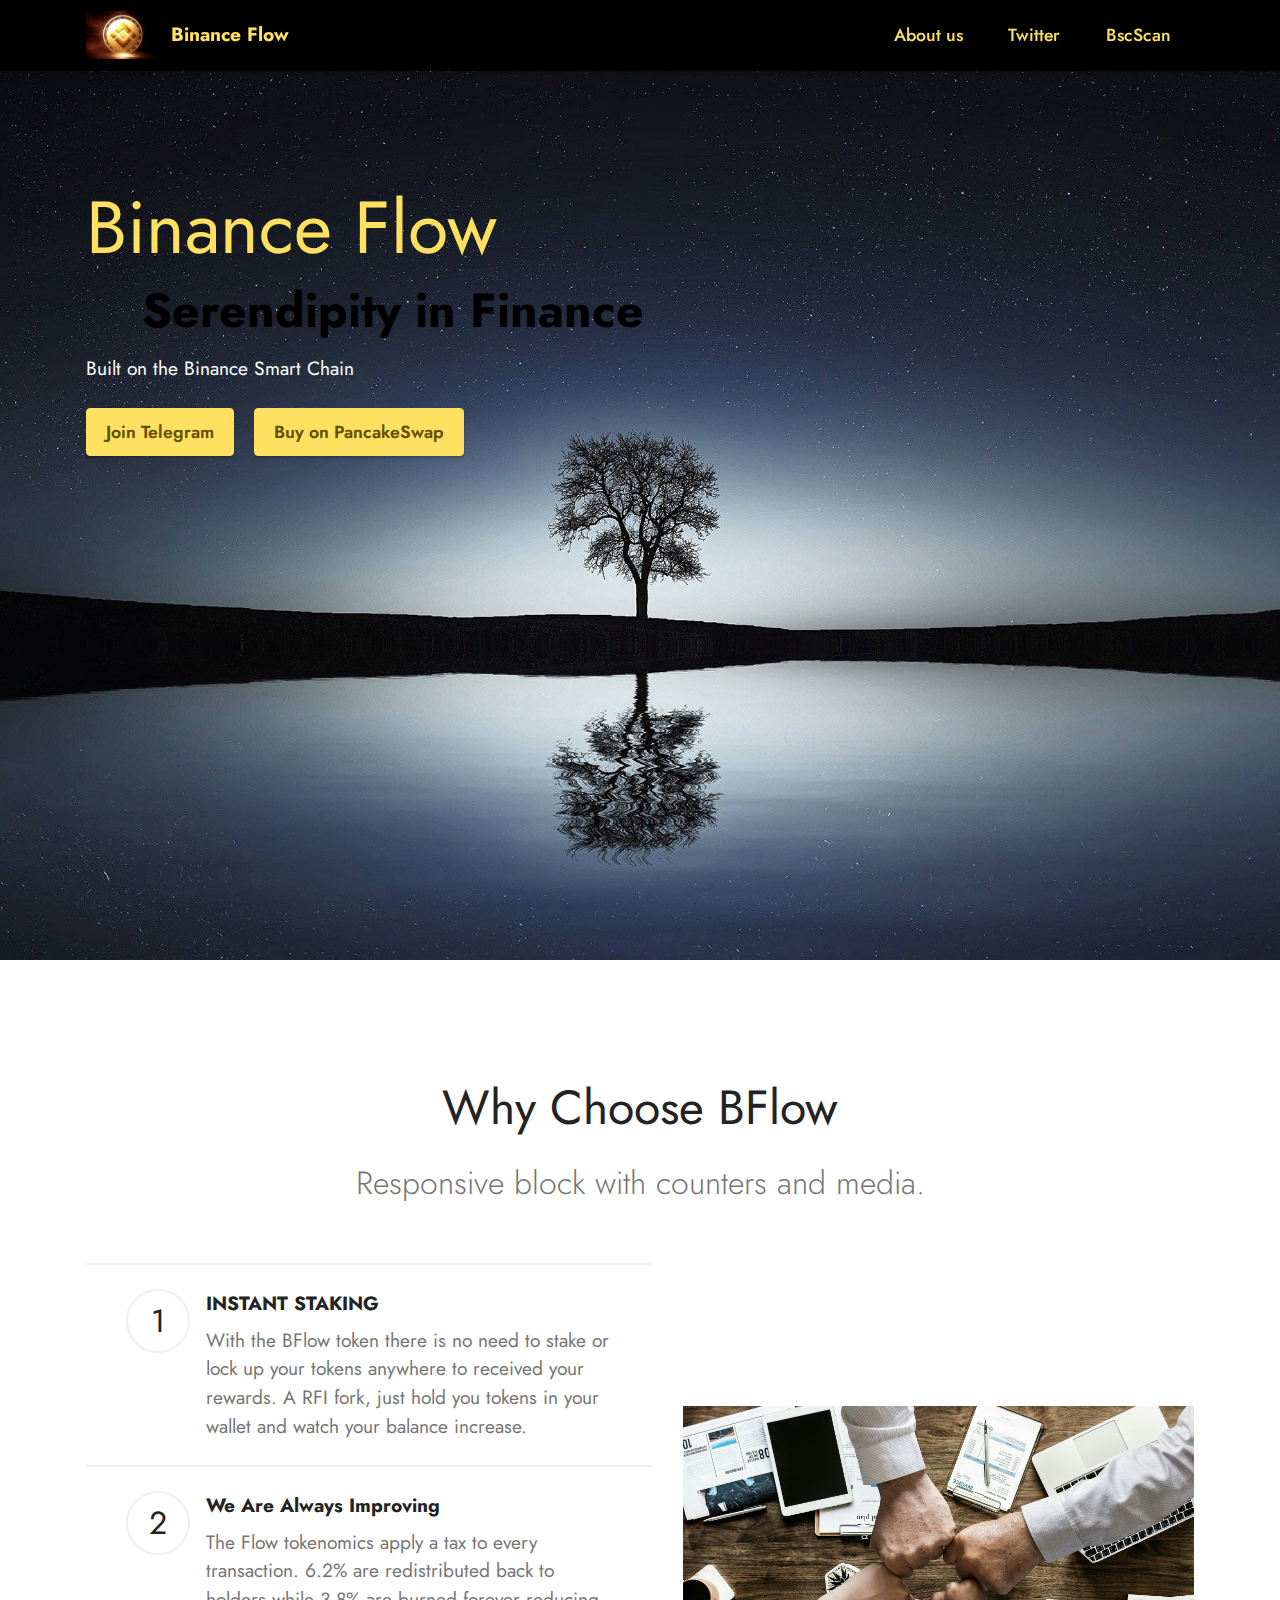
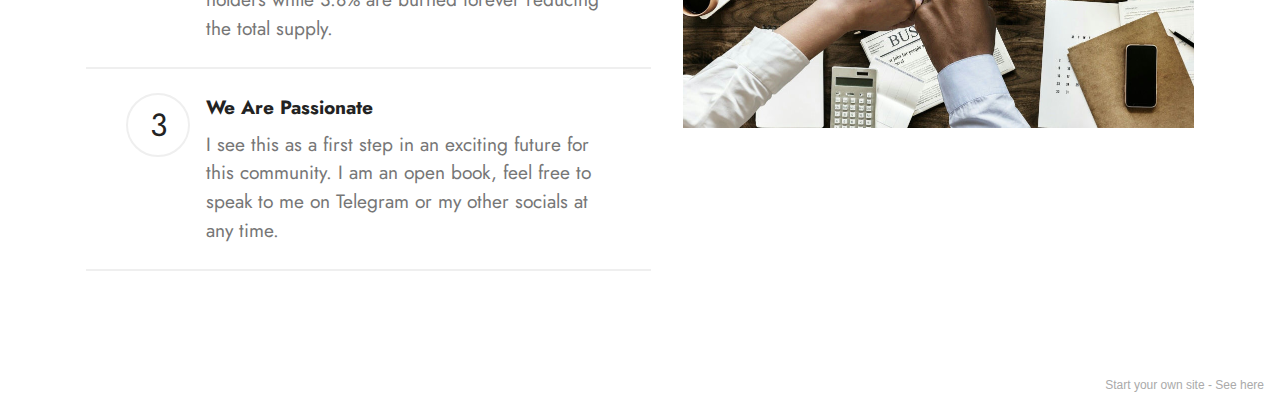
==== index.html @ cfabe29e "My first commit" ====
<!DOCTYPE html>
<html  >
<head>
  <!-- Site made with Mobirise Website Builder v5.2.0, https://mobirise.com -->
  <meta charset="UTF-8">
  <meta http-equiv="X-UA-Compatible" content="IE=edge">
  <meta name="generator" content="Mobirise v5.2.0, mobirise.com">
  <meta name="viewport" content="width=device-width, initial-scale=1, minimum-scale=1">
  <link rel="shortcut icon" href="assets/images/bnb-146x97.jpeg" type="image/x-icon">
  <meta name="description" content="Serendipity in Finance">
  
  
  <title>Binance Flow</title>
  <link rel="stylesheet" href="assets/tether/tether.min.css">
  <link rel="stylesheet" href="assets/bootstrap/css/bootstrap.min.css">
  <link rel="stylesheet" href="assets/bootstrap/css/bootstrap-grid.min.css">
  <link rel="stylesheet" href="assets/bootstrap/css/bootstrap-reboot.min.css">
  <link rel="stylesheet" href="assets/dropdown/css/style.css">
  <link rel="stylesheet" href="assets/socicon/css/styles.css">
  <link rel="stylesheet" href="assets/theme/css/style.css">
  <link rel="preload" as="style" href="assets/mobirise/css/mbr-additional.css"><link rel="stylesheet" href="assets/mobirise/css/mbr-additional.css" type="text/css">
  
  
  
  
</head>
<body>
  
  <section class="menu menu1 cid-sp0JXEYr0K" once="menu" id="menu1-3">
    

    <nav class="navbar navbar-dropdown navbar-fixed-top navbar-expand-lg">
        <div class="container">
            <div class="navbar-brand">
                <span class="navbar-logo">
                    <a href="index.html">
                        <img src="assets/images/bnb-146x97.jpeg" alt="" style="height: 3rem;">
                    </a>
                </span>
                <span class="navbar-caption-wrap"><a class="navbar-caption text-warning text-primary display-7" href="index.html">Binance Flow</a></span>
            </div>
            <button class="navbar-toggler" type="button" data-toggle="collapse" data-target="#navbarSupportedContent" aria-controls="navbarNavAltMarkup" aria-expanded="false" aria-label="Toggle navigation">
                <div class="hamburger">
                    <span></span>
                    <span></span>
                    <span></span>
                    <span></span>
                </div>
            </button>
            <div class="collapse navbar-collapse" id="navbarSupportedContent">
                <ul class="navbar-nav nav-dropdown nav-right" data-app-modern-menu="true"><li class="nav-item"><a class="nav-link link text-warning text-primary display-4" href="page1.html">
                            About us</a></li>
                    <li class="nav-item"><a class="nav-link link text-warning display-4" href="https://mobiri.se">
                            Twitter</a></li>
                    <li class="nav-item"><a class="nav-link link text-warning display-4" href="https://mobiri.se">BscScan</a>
                    </li></ul>
                
                
            </div>
        </div>
    </nav>
</section>

<section class="header4 cid-sp0DZzzQMq mbr-fullscreen" id="header4-1">

    
    <div class="mbr-overlay"></div>
    <div class="container">
        <div class="row">
            <div class="content-wrap">
                <h1 class="mbr-section-title mbr-fonts-style mbr-white mb-3 display-1">
                    <strong><a href="#top" class="text-warning">Binance</a><em><a href="#top" class="text-primary"> </a></em><a href="#top" class="text-warning">Flow</a></strong></h1>
                <h2 class="mbr-section-title mbr-fonts-style mbr-white mb-3 display-2"><strong>&nbsp; &nbsp; Serendipity in Finance</strong></h2>
                <p class="mbr-fonts-style mbr-text mbr-white mb-3 display-7">
                    Built on the Binance Smart Chain</p>

                <div class="mbr-section-btn"><a class="btn btn-warning display-4" href="https://mobiri.se">Join Telegram</a> <a class="btn btn-warning display-4" href="https://exchange.pancakeswap.finance" target="_blank">Buy on PancakeSwap</a></div>
            </div>
        </div>
    </div>
</section>

<section class="counters4 counters cid-sp11yLo34N" id="counters4-7">

    

    

    <div class="container pt-4 mt-2">
        <h2 class="mbr-section-title pb-3 align-center mbr-fonts-style display-2">Why Choose BFlow</h2>
        <h3 class="mbr-section-subtitle pb-5 align-center mbr-fonts-style display-5">
            Responsive block with counters and media. 
        </h3>
        <div class="media-container-row">
            <div class="media-block m-auto" style="width: 49%;">
                <div class="mbr-figure">
                    <img src="assets/images/mbr-1021x643.jpg" alt="">
                </div>
            </div>
            <div class="cards-block">
                <div class="cards-container">
                    <div class="card px-3 align-left col-12">
                        <div class="panel-item p-4 d-flex align-items-start">
                            <div class="card-img pr-3">
                                <h3 class="img-text d-flex align-items-center justify-content-center">
                                    1
                                </h3>
                            </div>
                            <div class="card-text">
                                <h4 class="mbr-content-title mbr-bold mbr-fonts-style display-7">INSTANT STAKING</h4>
                                <p class="mbr-content-text mbr-fonts-style display-7">
                                    With the BFlow token there is no need to stake or lock up your tokens anywhere to received your rewards. A RFI fork, just hold you tokens in your wallet and watch your balance increase.</p>
                            </div>
                        </div>
                    </div>
                    <div class="card px-3 align-left col-12">
                        <div class="panel-item p-4 d-flex align-items-start">
                            <div class="card-img pr-3">
                                <h3 class="img-text d-flex align-items-center justify-content-center">
                                    2
                                </h3>
                            </div>
                            <div class="card-text">
                                <h4 class="mbr-content-title mbr-bold mbr-fonts-style display-7">We Are Always Improving</h4>
                                <p class="mbr-content-text mbr-fonts-style display-7">
                                    The Flow tokenomics apply a tax to every transaction. 6.2% are redistributed back to holders while 3.8% are burned forever reducing the total supply.</p>
                            </div>
                        </div>
                    </div>
                    <div class="card px-3 align-left col-12">
                        <div class="panel-item p-4 d-flex align-items-start">
                            <div class="card-img pr-3">
                                <h3 class="img-text d-flex align-items-center justify-content-center">
                                    3
                                </h3>
                            </div>
                            <div class="card-text">
                                <h4 class="mbr-content-title mbr-bold mbr-fonts-style display-7">We Are Passionate</h4>
                                <p class="mbr-content-text mbr-fonts-style display-7">
                                        I see this as a first step in an exciting future for this community. I am an open book, feel free to speak to me on Telegram or my other socials at any time.</p>
                            </div>
                        </div>
                    </div>
                    
                </div>
            </div>
        </div>
    </div>
</section><section style="background-color: #fff; font-family: -apple-system, BlinkMacSystemFont, 'Segoe UI', 'Roboto', 'Helvetica Neue', Arial, sans-serif; color:#aaa; font-size:12px; padding: 0; align-items: center; display: flex;"><a href="https://mobirise.site/a" style="flex: 1 1; height: 3rem; padding-left: 1rem;"></a><p style="flex: 0 0 auto; margin:0; padding-right:1rem;">Start your own site - <a href="https://mobirise.site/v" style="color:#aaa;">See here</a></p></section><script src="assets/web/assets/jquery/jquery.min.js"></script>  <script src="assets/popper/popper.min.js"></script>  <script src="assets/tether/tether.min.js"></script>  <script src="assets/bootstrap/js/bootstrap.min.js"></script>  <script src="assets/smoothscroll/smooth-scroll.js"></script>  <script src="assets/dropdown/js/nav-dropdown.js"></script>  <script src="assets/dropdown/js/navbar-dropdown.js"></script>  <script src="assets/touchswipe/jquery.touch-swipe.min.js"></script>  <script src="assets/viewportchecker/jquery.viewportchecker.js"></script>  <script src="assets/theme/js/script.js"></script>  
  
  
</body>
</html>
---- assets/dropdown/css/style.css ----
.navbar-dropdown {
  left: 0;
  padding: 0;
  position: absolute;
  right: 0;
  top: 0;
  transition: all 0.45s ease;
  z-index: 1030;
  background: #282828; }
  .navbar-dropdown .navbar-logo {
    margin-right: 0.8rem;
    transition: margin 0.3s ease-in-out;
    vertical-align: middle; }
    .navbar-dropdown .navbar-logo img {
      height: 3.125rem;
      transition: all 0.3s ease-in-out; }
    .navbar-dropdown .navbar-logo.mbr-iconfont {
      font-size: 3.125rem;
      line-height: 3.125rem; }
  .navbar-dropdown .navbar-caption {
    font-weight: 700;
    white-space: normal;
    vertical-align: -4px;
    line-height: 3.125rem !important; }
    .navbar-dropdown .navbar-caption, .navbar-dropdown .navbar-caption:hover {
      color: inherit;
      text-decoration: none; }
  .navbar-dropdown .mbr-iconfont + .navbar-caption {
    vertical-align: -1px; }
  .navbar-dropdown.navbar-fixed-top {
    position: fixed; }
  .navbar-dropdown .navbar-brand span {
    vertical-align: -4px; }
  .navbar-dropdown.bg-color.transparent {
    background: none; }
  .navbar-dropdown.navbar-short .navbar-brand {
    padding: 0.625rem 0; }
    .navbar-dropdown.navbar-short .navbar-brand span {
      vertical-align: -1px; }
  .navbar-dropdown.navbar-short .navbar-caption {
    line-height: 2.375rem !important;
    vertical-align: -2px; }
  .navbar-dropdown.navbar-short .navbar-logo {
    margin-right: 0.5rem; }
    .navbar-dropdown.navbar-short .navbar-logo img {
      height: 2.375rem; }
    .navbar-dropdown.navbar-short .navbar-logo.mbr-iconfont {
      font-size: 2.375rem;
      line-height: 2.375rem; }
  .navbar-dropdown.navbar-short .mbr-table-cell {
    height: 3.625rem; }
  .navbar-dropdown .navbar-close {
    left: 0.6875rem;
    position: fixed;
    top: 0.75rem;
    z-index: 1000; }
  .navbar-dropdown .hamburger-icon {
    content: "";
    display: inline-block;
    vertical-align: middle;
    width: 16px;
    -webkit-box-shadow: 0 -6px 0 1px #282828,0 0 0 1px #282828,0 6px 0 1px #282828;
    -moz-box-shadow: 0 -6px 0 1px #282828,0 0 0 1px #282828,0 6px 0 1px #282828;
    box-shadow: 0 -6px 0 1px #282828,0 0 0 1px #282828,0 6px 0 1px #282828; }

.dropdown-menu .dropdown-toggle[data-toggle="dropdown-submenu"]::after {
  border-bottom: 0.35em solid transparent;
  border-left: 0.35em solid;
  border-right: 0;
  border-top: 0.35em solid transparent;
  margin-left: 0.3rem; }

.dropdown-menu .dropdown-item:focus {
  outline: 0; }

.nav-dropdown {
  font-size: 0.75rem;
  font-weight: 500;
  height: auto !important; }
  .nav-dropdown .nav-btn {
    padding-left: 1rem; }
  .nav-dropdown .link {
    margin: .667em 1.667em;
    font-weight: 500;
    padding: 0;
    transition: color .2s ease-in-out; }
    .nav-dropdown .link.dropdown-toggle {
      margin-right: 2.583em; }
      .nav-dropdown .link.dropdown-toggle::after {
        margin-left: .25rem;
        border-top: 0.35em solid;
        border-right: 0.35em solid transparent;
        border-left: 0.35em solid transparent;
        border-bottom: 0; }
      .nav-dropdown .link.dropdown-toggle[aria-expanded="true"] {
        margin: 0;
        padding: 0.667em 3.263em  0.667em 1.667em; }
  .nav-dropdown .link::after,
  .nav-dropdown .dropdown-item::after {
    color: inherit; }
  .nav-dropdown .btn {
    font-size: 0.75rem;
    font-weight: 700;
    letter-spacing: 0;
    margin-bottom: 0;
    padding-left: 1.25rem;
    padding-right: 1.25rem; }
  .nav-dropdown .dropdown-menu {
    border-radius: 0;
    border: 0;
    left: 0;
    margin: 0;
    padding-bottom: 1.25rem;
    padding-top: 1.25rem;
    position: relative; }
  .nav-dropdown .dropdown-submenu {
    margin-left: 0.125rem;
    top: 0; }
  .nav-dropdown .dropdown-item {
    font-weight: 500;
    line-height: 2;
    padding: 0.3846em 4.615em 0.3846em 1.5385em;
    position: relative;
    transition: color .2s ease-in-out, background-color .2s ease-in-out; }
    .nav-dropdown .dropdown-item::after {
      margin-top: -0.3077em;
      position: absolute;
      right: 1.1538em;
      top: 50%; }
    .nav-dropdown .dropdown-item:focus, .nav-dropdown .dropdown-item:hover {
      background: none; }

@media (max-width: 767px) {
  .nav-dropdown.navbar-toggleable-sm {
    bottom: 0;
    display: none;
    left: 0;
    overflow-x: hidden;
    position: fixed;
    top: 0;
    transform: translateX(-100%);
    -ms-transform: translateX(-100%);
    -webkit-transform: translateX(-100%);
    width: 18.75rem;
    z-index: 999; } }
.nav-dropdown.navbar-toggleable-xl {
  bottom: 0;
  display: none;
  left: 0;
  overflow-x: hidden;
  position: fixed;
  top: 0;
  transform: translateX(-100%);
  -ms-transform: translateX(-100%);
  -webkit-transform: translateX(-100%);
  width: 18.75rem;
  z-index: 999; }

.nav-dropdown-sm {
  display: block !important;
  overflow-x: hidden;
  overflow: auto;
  padding-top: 3.875rem; }
  .nav-dropdown-sm::after {
    content: "";
    display: block;
    height: 3rem;
    width: 100%; }
  .nav-dropdown-sm.collapse.in ~ .navbar-close {
    display: block !important; }
  .nav-dropdown-sm.collapsing, .nav-dropdown-sm.collapse.in {
    transform: translateX(0);
    -ms-transform: translateX(0);
    -webkit-transform: translateX(0);
    transition: all 0.25s ease-out;
    -webkit-transition: all 0.25s ease-out;
    background: #282828; }
  .nav-dropdown-sm.collapsing[aria-expanded="false"] {
    transform: translateX(-100%);
    -ms-transform: translateX(-100%);
    -webkit-transform: translateX(-100%); }
  .nav-dropdown-sm .nav-item {
    display: block;
    margin-left: 0 !important;
    padding-left: 0; }
  .nav-dropdown-sm .link,
  .nav-dropdown-sm .dropdown-item {
    border-top: 1px dotted rgba(255, 255, 255, 0.1);
    font-size: 0.8125rem;
    line-height: 1.6;
    margin: 0 !important;
    padding: 0.875rem 2.4rem 0.875rem 1.5625rem !important;
    position: relative;
    white-space: normal; }
    .nav-dropdown-sm .link:focus, .nav-dropdown-sm .link:hover,
    .nav-dropdown-sm .dropdown-item:focus,
    .nav-dropdown-sm .dropdown-item:hover {
      background: rgba(0, 0, 0, 0.2) !important;
      color: #c0a375; }
  .nav-dropdown-sm .nav-btn {
    position: relative;
    padding: 1.5625rem 1.5625rem 0 1.5625rem; }
    .nav-dropdown-sm .nav-btn::before {
      border-top: 1px dotted rgba(255, 255, 255, 0.1);
      content: "";
      left: 0;
      position: absolute;
      top: 0;
      width: 100%; }
    .nav-dropdown-sm .nav-btn + .nav-btn {
      padding-top: 0.625rem; }
      .nav-dropdown-sm .nav-btn + .nav-btn::before {
        display: none; }
  .nav-dropdown-sm .btn {
    padding: 0.625rem 0; }
  .nav-dropdown-sm .dropdown-toggle[data-toggle="dropdown-submenu"]::after {
    margin-left: .25rem;
    border-top: 0.35em solid;
    border-right: 0.35em solid transparent;
    border-left: 0.35em solid transparent;
    border-bottom: 0; }
  .nav-dropdown-sm .dropdown-toggle[data-toggle="dropdown-submenu"][aria-expanded="true"]::after {
    border-top: 0;
    border-right: 0.35em solid transparent;
    border-left: 0.35em solid transparent;
    border-bottom: 0.35em solid; }
  .nav-dropdown-sm .dropdown-menu {
    margin: 0;
    padding: 0;
    position: relative;
    top: 0;
    left: 0;
    width: 100%;
    border: 0;
    float: none;
    border-radius: 0;
    background: none; }
  .nav-dropdown-sm .dropdown-submenu {
    left: 100%;
    margin-left: 0.125rem;
    margin-top: -1.25rem;
    top: 0; }

.navbar-toggleable-sm .nav-dropdown .dropdown-menu {
  position: absolute; }

.navbar-toggleable-sm .nav-dropdown .dropdown-submenu {
  left: 100%;
  margin-left: 0.125rem;
  margin-top: -1.25rem;
  top: 0; }

.navbar-toggleable-sm.opened .nav-dropdown .dropdown-menu {
  position: relative; }

.navbar-toggleable-sm.opened .nav-dropdown .dropdown-submenu {
  left: 0;
  margin-left: 00rem;
  margin-top: 0rem;
  top: 0; }

.is-builder .nav-dropdown.collapsing {
  transition: none !important; }

/*# sourceMappingURL=style.css.map */
---- assets/socicon/css/styles.css ----
@charset "UTF-8";

@font-face {
  font-family: 'Socicon';
  src:  url('../fonts/socicon.eot');
  src:  url('../fonts/socicon.eot?#iefix') format('embedded-opentype'),
    url('../fonts/socicon.woff2') format('woff2'),
    url('../fonts/socicon.ttf') format('truetype'),
    url('../fonts/socicon.woff') format('woff'),
    url('../fonts/socicon.svg#socicon') format('svg');
  font-weight: normal;
  font-style: normal;
}

[data-icon]:before {
  font-family: "socicon" !important;
  content: attr(data-icon);
  font-style: normal !important;
  font-weight: normal !important;
  font-variant: normal !important;
  text-transform: none !important;
  speak: none;
  line-height: 1;
  -webkit-font-smoothing: antialiased;
  -moz-osx-font-smoothing: grayscale;
}

[class^="socicon-"], [class*=" socicon-"] {
  /* use !important to prevent issues with browser extensions that change fonts */
  font-family: 'Socicon' !important;
  speak: none;
  font-style: normal;
  font-weight: normal;
  font-variant: normal;
  text-transform: none;
  line-height: 1;

  /* Better Font Rendering =========== */
  -webkit-font-smoothing: antialiased;
  -moz-osx-font-smoothing: grayscale;
}

.socicon-eitaa:before {
  content: "\e97c";
}
.socicon-soroush:before {
  content: "\e97d";
}
.socicon-bale:before {
  content: "\e97e";
}
.socicon-zazzle:before {
  content: "\e97b";
}
.socicon-society6:before {
  content: "\e97a";
}
.socicon-redbubble:before {
  content: "\e979";
}
.socicon-avvo:before {
  content: "\e978";
}
.socicon-stitcher:before {
  content: "\e977";
}
.socicon-googlehangouts:before {
  content: "\e974";
}
.socicon-dlive:before {
  content: "\e975";
}
.socicon-vsco:before {
  content: "\e976";
}
.socicon-flipboard:before {
  content: "\e973";
}
.socicon-ubuntu:before {
  content: "\e958";
}
.socicon-artstation:before {
  content: "\e959";
}
.socicon-invision:before {
  content: "\e95a";
}
.socicon-torial:before {
  content: "\e95b";
}
.socicon-collectorz:before {
  content: "\e95c";
}
.socicon-seenthis:before {
  content: "\e95d";
}
.socicon-googleplaymusic:before {
  content: "\e95e";
}
.socicon-debian:before {
  content: "\e95f";
}
.socicon-filmfreeway:before {
  content: "\e960";
}
.socicon-gnome:before {
  content: "\e961";
}
.socicon-itchio:before {
  content: "\e962";
}
.socicon-jamendo:before {
  content: "\e963";
}
.socicon-mix:before {
  content: "\e964";
}
.socicon-sharepoint:before {
  content: "\e965";
}
.socicon-tinder:before {
  content: "\e966";
}
.socicon-windguru:before {
  content: "\e967";
}
.socicon-cdbaby:before {
  content: "\e968";
}
.socicon-elementaryos:before {
  content: "\e969";
}
.socicon-stage32:before {
  content: "\e96a";
}
.socicon-tiktok:before {
  content: "\e96b";
}
.socicon-gitter:before {
  content: "\e96c";
}
.socicon-letterboxd:before {
  content: "\e96d";
}
.socicon-threema:before {
  content: "\e96e";
}
.socicon-splice:before {
  content: "\e96f";
}
.socicon-metapop:before {
  content: "\e970";
}
.socicon-naver:before {
  content: "\e971";
}
.socicon-remote:before {
  content: "\e972";
}
.socicon-internet:before {
  content: "\e957";
}
.socicon-moddb:before {
  content: "\e94b";
}
.socicon-indiedb:before {
  content: "\e94c";
}
.socicon-traxsource:before {
  content: "\e94d";
}
.socicon-gamefor:before {
  content: "\e94e";
}
.socicon-pixiv:before {
  content: "\e94f";
}
.socicon-myanimelist:before {
  content: "\e950";
}
.socicon-blackberry:before {
  content: "\e951";
}
.socicon-wickr:before {
  content: "\e952";
}
.socicon-spip:before {
  content: "\e953";
}
.socicon-napster:before {
  content: "\e954";
}
.socicon-beatport:before {
  content: "\e955";
}
.socicon-hackerone:before {
  content: "\e956";
}
.socicon-hackernews:before {
  content: "\e946";
}
.socicon-smashwords:before {
  content: "\e947";
}
.socicon-kobo:before {
  content: "\e948";
}
.socicon-bookbub:before {
  content: "\e949";
}
.socicon-mailru:before {
  content: "\e94a";
}
.socicon-gitlab:before {
  content: "\e945";
}
.socicon-instructables:before {
  content: "\e944";
}
.socicon-portfolio:before {
  content: "\e943";
}
.socicon-codered:before {
  content: "\e940";
}
.socicon-origin:before {
  content: "\e941";
}
.socicon-nextdoor:before {
  content: "\e942";
}
.socicon-udemy:before {
  content: "\e93f";
}
.socicon-livemaster:before {
  content: "\e93e";
}
.socicon-crunchbase:before {
  content: "\e93b";
}
.socicon-homefy:before {
  content: "\e93c";
}
.socicon-calendly:before {
  content: "\e93d";
}
.socicon-realtor:before {
  content: "\e90f";
}
.socicon-tidal:before {
  content: "\e910";
}
.socicon-qobuz:before {
  content: "\e911";
}
.socicon-natgeo:before {
  content: "\e912";
}
.socicon-mastodon:before {
  content: "\e913";
}
.socicon-unsplash:before {
  content: "\e914";
}
.socicon-homeadvisor:before {
  content: "\e915";
}
.socicon-angieslist:before {
  content: "\e916";
}
.socicon-codepen:before {
  content: "\e917";
}
.socicon-slack:before {
  content: "\e918";
}
.socicon-openaigym:before {
  content: "\e919";
}
.socicon-logmein:before {
  content: "\e91a";
}
.socicon-fiverr:before {
  content: "\e91b";
}
.socicon-gotomeeting:before {
  content: "\e91c";
}
.socicon-aliexpress:before {
  content: "\e91d";
}
.socicon-guru:before {
  content: "\e91e";
}
.socicon-appstore:before {
  content: "\e91f";
}
.socicon-homes:before {
  content: "\e920";
}
.socicon-zoom:before {
  content: "\e921";
}
.socicon-alibaba:before {
  content: "\e922";
}
.socicon-craigslist:before {
  content: "\e923";
}
.socicon-wix:before {
  content: "\e924";
}
.socicon-redfin:before {
  content: "\e925";
}
.socicon-googlecalendar:before {
  content: "\e926";
}
.socicon-shopify:before {
  content: "\e927";
}
.socicon-freelancer:before {
  content: "\e928";
}
.socicon-seedrs:before {
  content: "\e929";
}
.socicon-bing:before {
  content: "\e92a";
}
.socicon-doodle:before {
  content: "\e92b";
}
.socicon-bonanza:before {
  content: "\e92c";
}
.socicon-squarespace:before {
  content: "\e92d";
}
.socicon-toptal:before {
  content: "\e92e";
}
.socicon-gust:before {
  content: "\e92f";
}
.socicon-ask:before {
  content: "\e930";
}
.socicon-trulia:before {
  content: "\e931";
}
.socicon-loomly:before {
  content: "\e932";
}
.socicon-ghost:before {
  content: "\e933";
}
.socicon-upwork:before {
  content: "\e934";
}
.socicon-fundable:before {
  content: "\e935";
}
.socicon-booking:before {
  content: "\e936";
}
.socicon-googlemaps:before {
  content: "\e937";
}
.socicon-zillow:before {
  content: "\e938";
}
.socicon-niconico:before {
  content: "\e939";
}
.socicon-toneden:before {
  content: "\e93a";
}
.socicon-augment:before {
  content: "\e908";
}
.socicon-bitbucket:before {
  content: "\e909";
}
.socicon-fyuse:before {
  content: "\e90a";
}
.socicon-yt-gaming:before {
  content: "\e90b";
}
.socicon-sketchfab:before {
  content: "\e90c";
}
.socicon-mobcrush:before {
  content: "\e90d";
}
.socicon-microsoft:before {
  content: "\e90e";
}
.socicon-pandora:before {
  content: "\e907";
}
.socicon-messenger:before {
  content: "\e906";
}
.socicon-gamewisp:before {
  content: "\e905";
}
.socicon-bloglovin:before {
  content: "\e904";
}
.socicon-tunein:before {
  content: "\e903";
}
.socicon-gamejolt:before {
  content: "\e901";
}
.socicon-trello:before {
  content: "\e902";
}
.socicon-spreadshirt:before {
  content: "\e900";
}
.socicon-500px:before {
  content: "\e000";
}
.socicon-8tracks:before {
  content: "\e001";
}
.socicon-airbnb:before {
  content: "\e002";
}
.socicon-alliance:before {
  content: "\e003";
}
.socicon-amazon:before {
  content: "\e004";
}
.socicon-amplement:before {
  content: "\e005";
}
.socicon-android:before {
  content: "\e006";
}
.socicon-angellist:before {
  content: "\e007";
}
.socicon-apple:before {
  content: "\e008";
}
.socicon-appnet:before {
  content: "\e009";
}
.socicon-baidu:before {
  content: "\e00a";
}
.socicon-bandcamp:before {
  content: "\e00b";
}
.socicon-battlenet:before {
  content: "\e00c";
}
.socicon-mixer:before {
  content: "\e00d";
}
.socicon-bebee:before {
  content: "\e00e";
}
.socicon-bebo:before {
  content: "\e00f";
}
.socicon-behance:before {
  content: "\e010";
}
.socicon-blizzard:before {
  content: "\e011";
}
.socicon-blogger:before {
  content: "\e012";
}
.socicon-buffer:before {
  content: "\e013";
}
.socicon-chrome:before {
  content: "\e014";
}
.socicon-coderwall:before {
  content: "\e015";
}
.socicon-curse:before {
  content: "\e016";
}
.socicon-dailymotion:before {
  content: "\e017";
}
.socicon-deezer:before {
  content: "\e018";
}
.socicon-delicious:before {
  content: "\e019";
}
.socicon-deviantart:before {
  content: "\e01a";
}
.socicon-diablo:before {
  content: "\e01b";
}
.socicon-digg:before {
  content: "\e01c";
}
.socicon-discord:before {
  content: "\e01d";
}
.socicon-disqus:before {
  content: "\e01e";
}
.socicon-douban:before {
  content: "\e01f";
}
.socicon-draugiem:before {
  content: "\e020";
}
.socicon-dribbble:before {
  content: "\e021";
}
.socicon-drupal:before {
  content: "\e022";
}
.socicon-ebay:before {
  content: "\e023";
}
.socicon-ello:before {
  content: "\e024";
}
.socicon-endomodo:before {
  content: "\e025";
}
.socicon-envato:before {
  content: "\e026";
}
.socicon-etsy:before {
  content: "\e027";
}
.socicon-facebook:before {
  content: "\e028";
}
.socicon-feedburner:before {
  content: "\e029";
}
.socicon-filmweb:before {
  content: "\e02a";
}
.socicon-firefox:before {
  content: "\e02b";
}
.socicon-flattr:before {
  content: "\e02c";
}
.socicon-flickr:before {
  content: "\e02d";
}
.socicon-formulr:before {
  content: "\e02e";
}
.socicon-forrst:before {
  content: "\e02f";
}
.socicon-foursquare:before {
  content: "\e030";
}
.socicon-friendfeed:before {
  content: "\e031";
}
.socicon-github:before {
  content: "\e032";
}
.socicon-goodreads:before {
  content: "\e033";
}
.socicon-google:before {
  content: "\e034";
}
.socicon-googlescholar:before {
  content: "\e035";
}
.socicon-googlegroups:before {
  content: "\e036";
}
.socicon-googlephotos:before {
  content: "\e037";
}
.socicon-googleplus:before {
  content: "\e038";
}
.socicon-grooveshark:before {
  content: "\e039";
}
.socicon-hackerrank:before {
  content: "\e03a";
}
.socicon-hearthstone:before {
  content: "\e03b";
}
.socicon-hellocoton:before {
  content: "\e03c";
}
.socicon-heroes:before {
  content: "\e03d";
}
.socicon-smashcast:before {
  content: "\e03e";
}
.socicon-horde:before {
  content: "\e03f";
}
.socicon-houzz:before {
  content: "\e040";
}
.socicon-icq:before {
  content: "\e041";
}
.socicon-identica:before {
  content: "\e042";
}
.socicon-imdb:before {
  content: "\e043";
}
.socicon-instagram:before {
  content: "\e044";
}
.socicon-issuu:before {
  content: "\e045";
}
.socicon-istock:before {
  content: "\e046";
}
.socicon-itunes:before {
  content: "\e047";
}
.socicon-keybase:before {
  content: "\e048";
}
.socicon-lanyrd:before {
  content: "\e049";
}
.socicon-lastfm:before {
  content: "\e04a";
}
.socicon-line:before {
  content: "\e04b";
}
.socicon-linkedin:before {
  content: "\e04c";
}
.socicon-livejournal:before {
  content: "\e04d";
}
.socicon-lyft:before {
  content: "\e04e";
}
.socicon-macos:before {
  content: "\e04f";
}
.socicon-mail:before {
  content: "\e050";
}
.socicon-medium:before {
  content: "\e051";
}
.socicon-meetup:before {
  content: "\e052";
}
.socicon-mixcloud:before {
  content: "\e053";
}
.socicon-modelmayhem:before {
  content: "\e054";
}
.socicon-mumble:before {
  content: "\e055";
}
.socicon-myspace:before {
  content: "\e056";
}
.socicon-newsvine:before {
  content: "\e057";
}
.socicon-nintendo:before {
  content: "\e058";
}
.socicon-npm:before {
  content: "\e059";
}
.socicon-odnoklassniki:before {
  content: "\e05a";
}
.socicon-openid:before {
  content: "\e05b";
}
.socicon-opera:before {
  content: "\e05c";
}
.socicon-outlook:before {
  content: "\e05d";
}
.socicon-overwatch:before {
  content: "\e05e";
}
.socicon-patreon:before {
  content: "\e05f";
}
.socicon-paypal:before {
  content: "\e060";
}
.socicon-periscope:before {
  content: "\e061";
}
.socicon-persona:before {
  content: "\e062";
}
.socicon-pinterest:before {
  content: "\e063";
}
.socicon-play:before {
  content: "\e064";
}
.socicon-player:before {
  content: "\e065";
}
.socicon-playstation:before {
  content: "\e066";
}
.socicon-pocket:before {
  content: "\e067";
}
.socicon-qq:before {
  content: "\e068";
}
.socicon-quora:before {
  content: "\e069";
}
.socicon-raidcall:before {
  content: "\e06a";
}
.socicon-ravelry:before {
  content: "\e06b";
}
.socicon-reddit:before {
  content: "\e06c";
}
.socicon-renren:before {
  content: "\e06d";
}
.socicon-researchgate:before {
  content: "\e06e";
}
.socicon-residentadvisor:before {
  content: "\e06f";
}
.socicon-reverbnation:before {
  content: "\e070";
}
.socicon-rss:before {
  content: "\e071";
}
.socicon-sharethis:before {
  content: "\e072";
}
.socicon-skype:before {
  content: "\e073";
}
.socicon-slideshare:before {
  content: "\e074";
}
.socicon-smugmug:before {
  content: "\e075";
}
.socicon-snapchat:before {
  content: "\e076";
}
.socicon-songkick:before {
  content: "\e077";
}
.socicon-soundcloud:before {
  content: "\e078";
}
.socicon-spotify:before {
  content: "\e079";
}
.socicon-stackexchange:before {
  content: "\e07a";
}
.socicon-stackoverflow:before {
  content: "\e07b";
}
.socicon-starcraft:before {
  content: "\e07c";
}
.socicon-stayfriends:before {
  content: "\e07d";
}
.socicon-steam:before {
  content: "\e07e";
}
.socicon-storehouse:before {
  content: "\e07f";
}
.socicon-strava:before {
  content: "\e080";
}
.socicon-streamjar:before {
  content: "\e081";
}
.socicon-stumbleupon:before {
  content: "\e082";
}
.socicon-swarm:before {
  content: "\e083";
}
.socicon-teamspeak:before {
  content: "\e084";
}
.socicon-teamviewer:before {
  content: "\e085";
}
.socicon-technorati:before {
  content: "\e086";
}
.socicon-telegram:before {
  content: "\e087";
}
.socicon-tripadvisor:before {
  content: "\e088";
}
.socicon-tripit:before {
  content: "\e089";
}
.socicon-triplej:before {
  content: "\e08a";
}
.socicon-tumblr:before {
  content: "\e08b";
}
.socicon-twitch:before {
  content: "\e08c";
}
.socicon-twitter:before {
  content: "\e08d";
}
.socicon-uber:before {
  content: "\e08e";
}
.socicon-ventrilo:before {
  content: "\e08f";
}
.socicon-viadeo:before {
  content: "\e090";
}
.socicon-viber:before {
  content: "\e091";
}
.socicon-viewbug:before {
  content: "\e092";
}
.socicon-vimeo:before {
  content: "\e093";
}
.socicon-vine:before {
  content: "\e094";
}
.socicon-vkontakte:before {
  content: "\e095";
}
.socicon-warcraft:before {
  content: "\e096";
}
.socicon-wechat:before {
  content: "\e097";
}
.socicon-weibo:before {
  content: "\e098";
}
.socicon-whatsapp:before {
  content: "\e099";
}
.socicon-wikipedia:before {
  content: "\e09a";
}
.socicon-windows:before {
  content: "\e09b";
}
.socicon-wordpress:before {
  content: "\e09c";
}
.socicon-wykop:before {
  content: "\e09d";
}
.socicon-xbox:before {
  content: "\e09e";
}
.socicon-xing:before {
  content: "\e09f";
}
.socicon-yahoo:before {
  content: "\e0a0";
}
.socicon-yammer:before {
  content: "\e0a1";
}
.socicon-yandex:before {
  content: "\e0a2";
}
.socicon-yelp:before {
  content: "\e0a3";
}
.socicon-younow:before {
  content: "\e0a4";
}
.socicon-youtube:before {
  content: "\e0a5";
}
.socicon-zapier:before {
  content: "\e0a6";
}
.socicon-zerply:before {
  content: "\e0a7";
}
.socicon-zomato:before {
  content: "\e0a8";
}
.socicon-zynga:before {
  content: "\e0a9";
}
---- assets/theme/css/style.css ----
section {
  background-color: #ffffff;
}

body {
  font-style: normal;
  line-height: 1.5;
  font-weight: 400;
  color: #232323;
  position: relative;
}

section,
.container,
.container-fluid {
  position: relative;
  word-wrap: break-word;
}

a.mbr-iconfont:hover {
  text-decoration: none;
}

.article .lead p,
.article .lead ul,
.article .lead ol,
.article .lead pre,
.article .lead blockquote {
  margin-bottom: 0;
}

a {
  font-style: normal;
  font-weight: 400;
  cursor: pointer;
}

a, a:hover {
  text-decoration: none;
}

.mbr-section-title {
  font-style: normal;
  line-height: 1.3;
}

.mbr-section-subtitle {
  line-height: 1.3;
}

.mbr-text {
  font-style: normal;
  line-height: 1.7;
}

h1,
h2,
h3,
h4,
h5,
h6,
.display-1,
.display-2,
.display-4,
.display-5,
.display-7,
span,
p,
a {
  line-height: 1;
  word-break: break-word;
  word-wrap: break-word;
  font-weight: 400;
}

b,
strong {
  font-weight: bold;
}

input:-webkit-autofill, input:-webkit-autofill:hover, input:-webkit-autofill:focus, input:-webkit-autofill:active {
  -webkit-transition-delay: 9999s;
          transition-delay: 9999s;
  -webkit-transition-property: background-color, color;
  transition-property: background-color, color;
}

textarea[type="hidden"] {
  display: none;
}

section {
  background-position: 50% 50%;
  background-repeat: no-repeat;
  background-size: cover;
}

section .mbr-background-video,
section .mbr-background-video-preview {
  position: absolute;
  bottom: 0;
  left: 0;
  right: 0;
  top: 0;
}

.hidden {
  visibility: hidden;
}

.mbr-z-index20 {
  z-index: 20;
}

/*! Base colors */
.mbr-white {
  color: #ffffff;
}

.mbr-black {
  color: #111111;
}

.mbr-bg-white {
  background-color: #ffffff;
}

.mbr-bg-black {
  background-color: #000000;
}

/*! Text-aligns */
.align-left {
  text-align: left;
}

.align-center {
  text-align: center;
}

.align-right {
  text-align: right;
}

/*! Font-weight  */
.mbr-light {
  font-weight: 300;
}

.mbr-regular {
  font-weight: 400;
}

.mbr-semibold {
  font-weight: 500;
}

.mbr-bold {
  font-weight: 700;
}

/*! Media  */
.media-content {
  -ms-flex-preferred-size: 100%;
      flex-basis: 100%;
}

.media-container-row {
  display: -webkit-box;
  display: -ms-flexbox;
  display: flex;
  -webkit-box-orient: horizontal;
  -webkit-box-direction: normal;
      -ms-flex-direction: row;
          flex-direction: row;
  -ms-flex-wrap: wrap;
      flex-wrap: wrap;
  -webkit-box-pack: center;
      -ms-flex-pack: center;
          justify-content: center;
  -ms-flex-line-pack: center;
      align-content: center;
  -webkit-box-align: start;
      -ms-flex-align: start;
          align-items: start;
}

.media-container-row .media-size-item {
  width: 400px;
}

.media-container-column {
  display: -webkit-box;
  display: -ms-flexbox;
  display: flex;
  -webkit-box-orient: vertical;
  -webkit-box-direction: normal;
      -ms-flex-direction: column;
          flex-direction: column;
  -ms-flex-wrap: wrap;
      flex-wrap: wrap;
  -webkit-box-pack: center;
      -ms-flex-pack: center;
          justify-content: center;
  -ms-flex-line-pack: center;
      align-content: center;
  -webkit-box-align: stretch;
      -ms-flex-align: stretch;
          align-items: stretch;
}

.media-container-column > * {
  width: 100%;
}

@media (min-width: 992px) {
  .media-container-row {
    -ms-flex-wrap: nowrap;
        flex-wrap: nowrap;
  }
}

figure {
  margin-bottom: 0;
  overflow: hidden;
}

figure[mbr-media-size] {
  -webkit-transition: width 0.1s;
  transition: width 0.1s;
}

img,
iframe {
  display: block;
  width: 100%;
}

.card {
  background-color: transparent;
  border: none;
}

.card-box {
  width: 100%;
}

.card-img {
  text-align: center;
  -ms-flex-negative: 0;
      flex-shrink: 0;
  -webkit-flex-shrink: 0;
}

.media {
  max-width: 100%;
  margin: 0 auto;
}

.mbr-figure {
  -ms-flex-item-align: center;
      -ms-grid-row-align: center;
      align-self: center;
}

.media-container > div {
  max-width: 100%;
}

.mbr-figure img,
.card-img img {
  width: 100%;
}

@media (max-width: 991px) {
  .media-size-item {
    width: auto !important;
  }
  .media {
    width: auto;
  }
  .mbr-figure {
    width: 100% !important;
  }
}

/*! Buttons */
.mbr-section-btn {
  margin-left: -0.6rem;
  margin-right: -0.6rem;
  font-size: 0;
}

.btn {
  font-weight: 600;
  border-width: 1px;
  font-style: normal;
  margin: 0.6rem 0.6rem;
  white-space: normal;
  -webkit-transition: all 0.2s ease-in-out;
  transition: all 0.2s ease-in-out;
  display: -webkit-inline-box;
  display: -ms-inline-flexbox;
  display: inline-flex;
  -webkit-box-align: center;
      -ms-flex-align: center;
          align-items: center;
  -webkit-box-pack: center;
      -ms-flex-pack: center;
          justify-content: center;
  word-break: break-word;
}

.btn-sm {
  font-weight: 600;
  letter-spacing: 0px;
  -webkit-transition: all 0.3s ease-in-out;
  transition: all 0.3s ease-in-out;
}

.btn-md {
  font-weight: 600;
  letter-spacing: 0px;
  -webkit-transition: all 0.3s ease-in-out;
  transition: all 0.3s ease-in-out;
}

.btn-lg {
  font-weight: 600;
  letter-spacing: 0px;
  -webkit-transition: all 0.3s ease-in-out;
  transition: all 0.3s ease-in-out;
}

.btn-form {
  margin: 0;
}

.btn-form:hover {
  cursor: pointer;
}

nav .mbr-section-btn {
  margin-left: 0rem;
  margin-right: 0rem;
}

/*! Btn icon margin */
.btn .mbr-iconfont,
.btn.btn-sm .mbr-iconfont {
  -webkit-box-ordinal-group: 2;
      -ms-flex-order: 1;
          order: 1;
  cursor: pointer;
  margin-left: 0.5rem;
  vertical-align: sub;
}

.btn.btn-md .mbr-iconfont,
.btn.btn-md .mbr-iconfont {
  margin-left: 0.8rem;
}

.mbr-regular {
  font-weight: 400;
}

.mbr-semibold {
  font-weight: 500;
}

.mbr-bold {
  font-weight: 700;
}

[type="submit"] {
  -webkit-appearance: none;
}

/*! Full-screen */
.mbr-fullscreen .mbr-overlay {
  min-height: 100vh;
}

.mbr-fullscreen {
  display: -webkit-box;
  display: -ms-flexbox;
  display: flex;
  display: -moz-flex;
  display: -ms-flex;
  display: -o-flex;
  -webkit-box-align: center;
      -ms-flex-align: center;
          align-items: center;
  min-height: 100vh;
  padding-top: 3rem;
  padding-bottom: 3rem;
}

/*! Map */
.map {
  height: 25rem;
  position: relative;
}

.map iframe {
  width: 100%;
  height: 100%;
}

/*! Scroll to top arrow */
.mbr-arrow-up {
  bottom: 25px;
  right: 90px;
  position: fixed;
  text-align: right;
  z-index: 5000;
  color: #ffffff;
  font-size: 22px;
}

.mbr-arrow-up a {
  background: rgba(0, 0, 0, 0.2);
  border-radius: 50%;
  color: #fff;
  display: inline-block;
  height: 60px;
  width: 60px;
  border: 2px solid #fff;
  outline-style: none !important;
  position: relative;
  text-decoration: none;
  -webkit-transition: all 0.3s ease-in-out;
  transition: all 0.3s ease-in-out;
  cursor: pointer;
  text-align: center;
}

.mbr-arrow-up a:hover {
  background-color: rgba(0, 0, 0, 0.4);
}

.mbr-arrow-up a i {
  line-height: 60px;
}

.mbr-arrow-up-icon {
  display: block;
  color: #fff;
}

.mbr-arrow-up-icon::before {
  content: "\203a";
  display: inline-block;
  font-family: serif;
  font-size: 22px;
  line-height: 1;
  font-style: normal;
  position: relative;
  top: 6px;
  left: -4px;
  -webkit-transform: rotate(-90deg);
          transform: rotate(-90deg);
}

/*! Arrow Down */
.mbr-arrow {
  position: absolute;
  bottom: 45px;
  left: 50%;
  width: 60px;
  height: 60px;
  cursor: pointer;
  background-color: rgba(80, 80, 80, 0.5);
  border-radius: 50%;
  -webkit-transform: translateX(-50%);
          transform: translateX(-50%);
}

@media (max-width: 767px) {
  .mbr-arrow {
    display: none;
  }
}

.mbr-arrow > a {
  display: inline-block;
  text-decoration: none;
  outline-style: none;
  -webkit-animation: arrowdown 1.7s ease-in-out infinite;
          animation: arrowdown 1.7s ease-in-out infinite;
  color: #ffffff;
}

.mbr-arrow > a > i {
  position: absolute;
  top: -2px;
  left: 15px;
  font-size: 2rem;
}

#scrollToTop a i::before {
  content: "";
  position: absolute;
  display: block;
  border-bottom: 2.5px solid #fff;
  border-left: 2.5px solid #fff;
  width: 27.8%;
  height: 27.8%;
  left: 50%;
  top: 50%;
  -webkit-transform: rotate(135deg);
  transform: translateY(-30%) translateX(-50%) rotate(135deg);
}

@keyframes arrowdown {
  0% {
    -webkit-transform: translateY(0px);
            transform: translateY(0px);
  }
  50% {
    -webkit-transform: translateY(-5px);
            transform: translateY(-5px);
  }
  100% {
    -webkit-transform: translateY(0px);
            transform: translateY(0px);
  }
}

@-webkit-keyframes arrowdown {
  0% {
    -webkit-transform: translateY(0px);
            transform: translateY(0px);
  }
  50% {
    -webkit-transform: translateY(-5px);
            transform: translateY(-5px);
  }
  100% {
    -webkit-transform: translateY(0px);
            transform: translateY(0px);
  }
}

@media (max-width: 500px) {
  .mbr-arrow-up {
    left: 50%;
    right: auto;
  }
}

/*Gradients animation*/
@keyframes gradient-animation {
  from {
    background-position: 0% 100%;
    -webkit-animation-timing-function: ease-in-out;
            animation-timing-function: ease-in-out;
  }
  to {
    background-position: 100% 0%;
    -webkit-animation-timing-function: ease-in-out;
            animation-timing-function: ease-in-out;
  }
}

@-webkit-keyframes gradient-animation {
  from {
    background-position: 0% 100%;
    -webkit-animation-timing-function: ease-in-out;
            animation-timing-function: ease-in-out;
  }
  to {
    background-position: 100% 0%;
    -webkit-animation-timing-function: ease-in-out;
            animation-timing-function: ease-in-out;
  }
}

.bg-gradient {
  background-size: 200% 200%;
  animation: gradient-animation 5s infinite alternate;
  -webkit-animation: gradient-animation 5s infinite alternate;
}

.menu .navbar-brand {
  display: -webkit-flex;
}

.menu .navbar-brand span {
  display: -webkit-box;
  display: -ms-flexbox;
  display: flex;
  display: -webkit-flex;
}

.menu .navbar-brand .navbar-caption-wrap {
  display: -webkit-flex;
}

.menu .navbar-brand .navbar-logo img {
  display: -webkit-flex;
}

@media (min-width: 768px) and (max-width: 991px) {
  .menu .navbar-toggleable-sm .navbar-nav {
    display: -webkit-box;
    display: -ms-flexbox;
  }
}

@media (max-width: 991px) {
  .menu .navbar-collapse {
    max-height: 93.5vh;
  }
  .menu .navbar-collapse.show {
    overflow: auto;
  }
}

@media (min-width: 992px) {
  .menu .navbar-nav.nav-dropdown {
    display: -webkit-flex;
  }
  .menu .navbar-toggleable-sm .navbar-collapse {
    display: -webkit-flex !important;
  }
  .menu .collapsed .navbar-collapse {
    max-height: 93.5vh;
  }
  .menu .collapsed .navbar-collapse.show {
    overflow: auto;
  }
}

@media (max-width: 767px) {
  .menu .navbar-collapse {
    max-height: 80vh;
  }
}

.nav-link .mbr-iconfont {
  margin-right: .5rem;
}

.navbar {
  display: -webkit-flex;
  -webkit-flex-wrap: wrap;
  -webkit-align-items: center;
  -webkit-justify-content: space-between;
}

.navbar-collapse {
  -webkit-flex-basis: 100%;
  -webkit-flex-grow: 1;
  -webkit-align-items: center;
}

.nav-dropdown .link {
  padding: 0.667em 1.667em !important;
  margin: 0 !important;
}

.nav {
  display: -webkit-flex;
  -webkit-flex-wrap: wrap;
}

.row {
  display: -webkit-flex;
  -webkit-flex-wrap: wrap;
}

.justify-content-center {
  -webkit-justify-content: center;
}

.form-inline {
  display: -webkit-flex;
}

.card-wrapper {
  -webkit-flex: 1;
}

.carousel-control {
  z-index: 10;
  display: -webkit-flex;
}

.carousel-controls {
  display: -webkit-flex;
}

.media {
  display: -webkit-flex;
}

.form-group:focus {
  outline: none;
}

.jq-selectbox__select {
  padding: 7px 0;
  position: relative;
}

.jq-selectbox__dropdown {
  overflow: hidden;
  border-radius: 10px;
  position: absolute;
  top: 100%;
  left: 0 !important;
  width: 100% !important;
}

.jq-selectbox__trigger-arrow {
  right: 0;
  -webkit-transform: translateY(-50%);
          transform: translateY(-50%);
}

.jq-selectbox li {
  padding: 1.07em 0.5em;
}

input[type="range"] {
  padding-left: 0 !important;
  padding-right: 0 !important;
}

.modal-dialog,
.modal-content {
  height: 100%;
}

.modal-dialog .carousel-inner {
  height: calc(100vh - 1.75rem);
}

@media (max-width: 575px) {
  .modal-dialog .carousel-inner {
    height: calc(100vh - 1rem);
  }
}

.carousel-item {
  text-align: center;
}

.carousel-item img {
  margin: auto;
}

.navbar-toggler {
  -webkit-align-self: flex-start;
  -ms-flex-item-align: start;
  align-self: flex-start;
  padding: 0.25rem 0.75rem;
  font-size: 1.25rem;
  line-height: 1;
  background: transparent;
  border: 1px solid transparent;
  border-radius: 0.25rem;
}

.navbar-toggler:focus,
.navbar-toggler:hover {
  text-decoration: none;
}

.navbar-toggler-icon {
  display: inline-block;
  width: 1.5em;
  height: 1.5em;
  vertical-align: middle;
  content: "";
  background: no-repeat center center;
  background-size: 100% 100%;
}

.navbar-toggler-left {
  position: absolute;
  left: 1rem;
}

.navbar-toggler-right {
  position: absolute;
  right: 1rem;
}

.card-img {
  width: auto;
}

.menu .navbar.collapsed:not(.beta-menu) {
  -webkit-box-orient: vertical;
  -webkit-box-direction: normal;
      -ms-flex-direction: column;
          flex-direction: column;
}

.carousel-item.active,
.carousel-item-next,
.carousel-item-prev {
  display: -webkit-box;
  display: -ms-flexbox;
  display: flex;
}

.note-air-layout .dropup .dropdown-menu,
.note-air-layout .navbar-fixed-bottom .dropdown .dropdown-menu {
  bottom: initial !important;
}

html,
body {
  height: auto;
  min-height: 100vh;
}

.dropup .dropdown-toggle::after {
  display: none;
}

.form-asterisk {
  font-family: initial;
  position: absolute;
  top: -2px;
  font-weight: normal;
}

.form-control-label {
  position: relative;
  cursor: pointer;
  margin-bottom: 0.357em;
  padding: 0;
}

.alert {
  color: #ffffff;
  border-radius: 0;
  border: 0;
  font-size: 1.1rem;
  line-height: 1.5;
  margin-bottom: 1.875rem;
  padding: 1.25rem;
  position: relative;
  text-align: center;
}

.alert.alert-form::after {
  background-color: inherit;
  bottom: -7px;
  content: "";
  display: block;
  height: 14px;
  left: 50%;
  margin-left: -7px;
  position: absolute;
  -webkit-transform: rotate(45deg);
          transform: rotate(45deg);
  width: 14px;
}

.form-control {
  background-color: #ffffff;
  background-clip: border-box;
  color: #232323;
  line-height: 1rem !important;
  height: auto;
  padding: 0.6rem 1.2rem;
  -webkit-transition: border-color 0.25s ease 0s;
  transition: border-color 0.25s ease 0s;
  border: 1px solid transparent !important;
  border-radius: 4px;
  -webkit-box-shadow: rgba(0, 0, 0, 0.07) 0px 1px 1px 0px, rgba(0, 0, 0, 0.07) 0px 1px 3px 0px, rgba(0, 0, 0, 0.03) 0px 0px 0px 1px;
          box-shadow: rgba(0, 0, 0, 0.07) 0px 1px 1px 0px, rgba(0, 0, 0, 0.07) 0px 1px 3px 0px, rgba(0, 0, 0, 0.03) 0px 0px 0px 1px;
}

.form-active .form-control:invalid {
  border-color: red;
}

form .row {
  margin-left: -0.6rem;
  margin-right: -0.6rem;
}

form .row [class*="col"] {
  padding-left: 0.6rem;
  padding-right: 0.6rem;
}

form .mbr-section-btn {
  margin: 0;
  padding-left: 0.6rem;
  padding-right: 0.6rem;
}

form .btn {
  display: -webkit-box;
  display: -ms-flexbox;
  display: flex;
  padding: 0.6rem 1.2rem;
  margin: 0;
}

form .form-check-input {
  margin-top: .5;
}

textarea.form-control {
  line-height: 1.5rem !important;
}

.form-group {
  margin-bottom: 1.2rem;
}

.form-control,
form .btn {
  min-height: 48px;
}

.gdpr-block label span.textGDPR input[name='gdpr'] {
  top: 7px;
}

.form-control:focus {
  -webkit-box-shadow: none;
          box-shadow: none;
}

:focus {
  outline: none;
}

.mbr-overlay {
  background-color: #000;
  bottom: 0;
  left: 0;
  opacity: 0.5;
  position: absolute;
  right: 0;
  top: 0;
  z-index: 0;
  pointer-events: none;
}

blockquote {
  font-style: italic;
  padding: 3rem;
  font-size: 1.09rem;
  position: relative;
  border-left: 3px solid;
}

ul,
ol,
pre,
blockquote {
  margin-bottom: 2.3125rem;
}

.mt-4 {
  margin-top: 2rem !important;
}

.mb-4 {
  margin-bottom: 2rem !important;
}

@media (min-width: 992px) {
  .container {
    padding-left: 16px;
    padding-right: 16px;
  }
  .row {
    margin-left: -16px;
    margin-right: -16px;
  }
  .row > [class*="col"] {
    padding-left: 16px;
    padding-right: 16px;
  }
}

@media (min-width: 768px) {
  .container-fluid {
    padding-left: 32px;
    padding-right: 32px;
  }
}

@media (min-width: 768px) and (max-width: 991px) {
  .mbr-container {
    padding-left: 32px;
    padding-right: 32px;
  }
}

@media (max-width: 767px) {
  .mbr-container {
    padding-left: 16px;
    padding-right: 16px;
  }
}

.card-wrapper,
.item-wrapper {
  overflow: hidden;
}

.app-video-wrapper > img {
  opacity: 1;
}
/*# sourceMappingURL=style.css.map */.engine {
	position: absolute;
	text-indent: -2400px;
	text-align: center;
	padding: 0;
	top: 0;
	left: -2400px;
}
---- assets/mobirise/css/mbr-additional.css ----
@import url(https://fonts.googleapis.com/css?family=Jost:100,200,300,400,500,600,700,800,900,100i,200i,300i,400i,500i,600i,700i,800i,900i&display=swap);





body {
  font-family: Jost;
}
.display-1 {
  font-family: 'Jost', sans-serif;
  font-size: 4.6rem;
  line-height: 1.1;
}
.display-1 > .mbr-iconfont {
  font-size: 5.75rem;
}
.display-2 {
  font-family: 'Jost', sans-serif;
  font-size: 3rem;
  line-height: 1.1;
}
.display-2 > .mbr-iconfont {
  font-size: 3.75rem;
}
.display-4 {
  font-family: 'Jost', sans-serif;
  font-size: 1.1rem;
  line-height: 1.5;
}
.display-4 > .mbr-iconfont {
  font-size: 1.375rem;
}
.display-5 {
  font-family: 'Jost', sans-serif;
  font-size: 2rem;
  line-height: 1.5;
}
.display-5 > .mbr-iconfont {
  font-size: 2.5rem;
}
.display-7 {
  font-family: 'Jost', sans-serif;
  font-size: 1.2rem;
  line-height: 1.5;
}
.display-7 > .mbr-iconfont {
  font-size: 1.5rem;
}
/* ---- Fluid typography for mobile devices ---- */
/* 1.4 - font scale ratio ( bootstrap == 1.42857 ) */
/* 100vw - current viewport width */
/* (48 - 20)  48 == 48rem == 768px, 20 == 20rem == 320px(minimal supported viewport) */
/* 0.65 - min scale variable, may vary */
@media (max-width: 992px) {
  .display-1 {
    font-size: 3.68rem;
  }
}
@media (max-width: 768px) {
  .display-1 {
    font-size: 3.22rem;
    font-size: calc( 2.26rem + (4.6 - 2.26) * ((100vw - 20rem) / (48 - 20)));
    line-height: calc( 1.1 * (2.26rem + (4.6 - 2.26) * ((100vw - 20rem) / (48 - 20))));
  }
  .display-2 {
    font-size: 2.4rem;
    font-size: calc( 1.7rem + (3 - 1.7) * ((100vw - 20rem) / (48 - 20)));
    line-height: calc( 1.3 * (1.7rem + (3 - 1.7) * ((100vw - 20rem) / (48 - 20))));
  }
  .display-4 {
    font-size: 0.88rem;
    font-size: calc( 1.0350000000000001rem + (1.1 - 1.0350000000000001) * ((100vw - 20rem) / (48 - 20)));
    line-height: calc( 1.4 * (1.0350000000000001rem + (1.1 - 1.0350000000000001) * ((100vw - 20rem) / (48 - 20))));
  }
  .display-5 {
    font-size: 1.6rem;
    font-size: calc( 1.35rem + (2 - 1.35) * ((100vw - 20rem) / (48 - 20)));
    line-height: calc( 1.4 * (1.35rem + (2 - 1.35) * ((100vw - 20rem) / (48 - 20))));
  }
  .display-7 {
    font-size: 0.96rem;
    font-size: calc( 1.07rem + (1.2 - 1.07) * ((100vw - 20rem) / (48 - 20)));
    line-height: calc( 1.4 * (1.07rem + (1.2 - 1.07) * ((100vw - 20rem) / (48 - 20))));
  }
}
/* Buttons */
.btn {
  padding: 0.6rem 1.2rem;
  border-radius: 4px;
}
.btn-sm {
  padding: 0.6rem 1.2rem;
  border-radius: 4px;
}
.btn-md {
  padding: 0.6rem 1.2rem;
  border-radius: 4px;
}
.btn-lg {
  padding: 1rem 2.6rem;
  border-radius: 4px;
}
.bg-primary {
  background-color: #6592e6 !important;
}
.bg-success {
  background-color: #40b0bf !important;
}
.bg-info {
  background-color: #47b5ed !important;
}
.bg-warning {
  background-color: #ffe161 !important;
}
.bg-danger {
  background-color: #ff9966 !important;
}
.btn-primary,
.btn-primary:active {
  background-color: #6592e6 !important;
  border-color: #6592e6 !important;
  color: #ffffff !important;
  box-shadow: 0 2px 2px 0 rgba(0, 0, 0, 0.2);
}
.btn-primary:hover,
.btn-primary:focus,
.btn-primary.focus,
.btn-primary.active {
  color: #ffffff !important;
  background-color: #2260d2 !important;
  border-color: #2260d2 !important;
  box-shadow: 0 2px 5px 0 rgba(0, 0, 0, 0.2);
}
.btn-primary.disabled,
.btn-primary:disabled {
  color: #ffffff !important;
  background-color: #2260d2 !important;
  border-color: #2260d2 !important;
}
.btn-secondary,
.btn-secondary:active {
  background-color: #ff6666 !important;
  border-color: #ff6666 !important;
  color: #ffffff !important;
  box-shadow: 0 2px 2px 0 rgba(0, 0, 0, 0.2);
}
.btn-secondary:hover,
.btn-secondary:focus,
.btn-secondary.focus,
.btn-secondary.active {
  color: #ffffff !important;
  background-color: #ff0f0f !important;
  border-color: #ff0f0f !important;
  box-shadow: 0 2px 5px 0 rgba(0, 0, 0, 0.2);
}
.btn-secondary.disabled,
.btn-secondary:disabled {
  color: #ffffff !important;
  background-color: #ff0f0f !important;
  border-color: #ff0f0f !important;
}
.btn-info,
.btn-info:active {
  background-color: #47b5ed !important;
  border-color: #47b5ed !important;
  color: #ffffff !important;
  box-shadow: 0 2px 2px 0 rgba(0, 0, 0, 0.2);
}
.btn-info:hover,
.btn-info:focus,
.btn-info.focus,
.btn-info.active {
  color: #ffffff !important;
  background-color: #148cca !important;
  border-color: #148cca !important;
  box-shadow: 0 2px 5px 0 rgba(0, 0, 0, 0.2);
}
.btn-info.disabled,
.btn-info:disabled {
  color: #ffffff !important;
  background-color: #148cca !important;
  border-color: #148cca !important;
}
.btn-success,
.btn-success:active {
  background-color: #40b0bf !important;
  border-color: #40b0bf !important;
  color: #ffffff !important;
  box-shadow: 0 2px 2px 0 rgba(0, 0, 0, 0.2);
}
.btn-success:hover,
.btn-success:focus,
.btn-success.focus,
.btn-success.active {
  color: #ffffff !important;
  background-color: #2a747e !important;
  border-color: #2a747e !important;
  box-shadow: 0 2px 5px 0 rgba(0, 0, 0, 0.2);
}
.btn-success.disabled,
.btn-success:disabled {
  color: #ffffff !important;
  background-color: #2a747e !important;
  border-color: #2a747e !important;
}
.btn-warning,
.btn-warning:active {
  background-color: #ffe161 !important;
  border-color: #ffe161 !important;
  color: #614f00 !important;
  box-shadow: 0 2px 2px 0 rgba(0, 0, 0, 0.2);
}
.btn-warning:hover,
.btn-warning:focus,
.btn-warning.focus,
.btn-warning.active {
  color: #0a0800 !important;
  background-color: #ffd10a !important;
  border-color: #ffd10a !important;
  box-shadow: 0 2px 5px 0 rgba(0, 0, 0, 0.2);
}
.btn-warning.disabled,
.btn-warning:disabled {
  color: #614f00 !important;
  background-color: #ffd10a !important;
  border-color: #ffd10a !important;
}
.btn-danger,
.btn-danger:active {
  background-color: #ff9966 !important;
  border-color: #ff9966 !important;
  color: #ffffff !important;
  box-shadow: 0 2px 2px 0 rgba(0, 0, 0, 0.2);
}
.btn-danger:hover,
.btn-danger:focus,
.btn-danger.focus,
.btn-danger.active {
  color: #ffffff !important;
  background-color: #ff5f0f !important;
  border-color: #ff5f0f !important;
  box-shadow: 0 2px 5px 0 rgba(0, 0, 0, 0.2);
}
.btn-danger.disabled,
.btn-danger:disabled {
  color: #ffffff !important;
  background-color: #ff5f0f !important;
  border-color: #ff5f0f !important;
}
.btn-white,
.btn-white:active {
  background-color: #fafafa !important;
  border-color: #fafafa !important;
  color: #7a7a7a !important;
  box-shadow: 0 2px 2px 0 rgba(0, 0, 0, 0.2);
}
.btn-white:hover,
.btn-white:focus,
.btn-white.focus,
.btn-white.active {
  color: #4f4f4f !important;
  background-color: #cfcfcf !important;
  border-color: #cfcfcf !important;
  box-shadow: 0 2px 5px 0 rgba(0, 0, 0, 0.2);
}
.btn-white.disabled,
.btn-white:disabled {
  color: #7a7a7a !important;
  background-color: #cfcfcf !important;
  border-color: #cfcfcf !important;
}
.btn-black,
.btn-black:active {
  background-color: #232323 !important;
  border-color: #232323 !important;
  color: #ffffff !important;
  box-shadow: 0 2px 2px 0 rgba(0, 0, 0, 0.2);
}
.btn-black:hover,
.btn-black:focus,
.btn-black.focus,
.btn-black.active {
  color: #ffffff !important;
  background-color: #000000 !important;
  border-color: #000000 !important;
  box-shadow: 0 2px 5px 0 rgba(0, 0, 0, 0.2);
}
.btn-black.disabled,
.btn-black:disabled {
  color: #ffffff !important;
  background-color: #000000 !important;
  border-color: #000000 !important;
}
.btn-primary-outline,
.btn-primary-outline:active {
  background-color: transparent !important;
  border-color: transparent;
  color: #6592e6;
}
.btn-primary-outline:hover,
.btn-primary-outline:focus,
.btn-primary-outline.focus,
.btn-primary-outline.active {
  color: #2260d2 !important;
  background-color: transparent!important;
  border-color: transparent!important;
  box-shadow: none!important;
}
.btn-primary-outline.disabled,
.btn-primary-outline:disabled {
  color: #ffffff !important;
  background-color: #6592e6 !important;
  border-color: #6592e6 !important;
}
.btn-secondary-outline,
.btn-secondary-outline:active {
  background-color: transparent !important;
  border-color: transparent;
  color: #ff6666;
}
.btn-secondary-outline:hover,
.btn-secondary-outline:focus,
.btn-secondary-outline.focus,
.btn-secondary-outline.active {
  color: #ff0f0f !important;
  background-color: transparent!important;
  border-color: transparent!important;
  box-shadow: none!important;
}
.btn-secondary-outline.disabled,
.btn-secondary-outline:disabled {
  color: #ffffff !important;
  background-color: #ff6666 !important;
  border-color: #ff6666 !important;
}
.btn-info-outline,
.btn-info-outline:active {
  background-color: transparent !important;
  border-color: transparent;
  color: #47b5ed;
}
.btn-info-outline:hover,
.btn-info-outline:focus,
.btn-info-outline.focus,
.btn-info-outline.active {
  color: #148cca !important;
  background-color: transparent!important;
  border-color: transparent!important;
  box-shadow: none!important;
}
.btn-info-outline.disabled,
.btn-info-outline:disabled {
  color: #ffffff !important;
  background-color: #47b5ed !important;
  border-color: #47b5ed !important;
}
.btn-success-outline,
.btn-success-outline:active {
  background-color: transparent !important;
  border-color: transparent;
  color: #40b0bf;
}
.btn-success-outline:hover,
.btn-success-outline:focus,
.btn-success-outline.focus,
.btn-success-outline.active {
  color: #2a747e !important;
  background-color: transparent!important;
  border-color: transparent!important;
  box-shadow: none!important;
}
.btn-success-outline.disabled,
.btn-success-outline:disabled {
  color: #ffffff !important;
  background-color: #40b0bf !important;
  border-color: #40b0bf !important;
}
.btn-warning-outline,
.btn-warning-outline:active {
  background-color: transparent !important;
  border-color: transparent;
  color: #ffe161;
}
.btn-warning-outline:hover,
.btn-warning-outline:focus,
.btn-warning-outline.focus,
.btn-warning-outline.active {
  color: #ffd10a !important;
  background-color: transparent!important;
  border-color: transparent!important;
  box-shadow: none!important;
}
.btn-warning-outline.disabled,
.btn-warning-outline:disabled {
  color: #614f00 !important;
  background-color: #ffe161 !important;
  border-color: #ffe161 !important;
}
.btn-danger-outline,
.btn-danger-outline:active {
  background-color: transparent !important;
  border-color: transparent;
  color: #ff9966;
}
.btn-danger-outline:hover,
.btn-danger-outline:focus,
.btn-danger-outline.focus,
.btn-danger-outline.active {
  color: #ff5f0f !important;
  background-color: transparent!important;
  border-color: transparent!important;
  box-shadow: none!important;
}
.btn-danger-outline.disabled,
.btn-danger-outline:disabled {
  color: #ffffff !important;
  background-color: #ff9966 !important;
  border-color: #ff9966 !important;
}
.btn-black-outline,
.btn-black-outline:active {
  background-color: transparent !important;
  border-color: transparent;
  color: #232323;
}
.btn-black-outline:hover,
.btn-black-outline:focus,
.btn-black-outline.focus,
.btn-black-outline.active {
  color: #000000 !important;
  background-color: transparent!important;
  border-color: transparent!important;
  box-shadow: none!important;
}
.btn-black-outline.disabled,
.btn-black-outline:disabled {
  color: #ffffff !important;
  background-color: #232323 !important;
  border-color: #232323 !important;
}
.btn-white-outline,
.btn-white-outline:active {
  background-color: transparent !important;
  border-color: transparent;
  color: #fafafa;
}
.btn-white-outline:hover,
.btn-white-outline:focus,
.btn-white-outline.focus,
.btn-white-outline.active {
  color: #cfcfcf !important;
  background-color: transparent!important;
  border-color: transparent!important;
  box-shadow: none!important;
}
.btn-white-outline.disabled,
.btn-white-outline:disabled {
  color: #7a7a7a !important;
  background-color: #fafafa !important;
  border-color: #fafafa !important;
}
.text-primary {
  color: #6592e6 !important;
}
.text-secondary {
  color: #ff6666 !important;
}
.text-success {
  color: #40b0bf !important;
}
.text-info {
  color: #47b5ed !important;
}
.text-warning {
  color: #ffe161 !important;
}
.text-danger {
  color: #ff9966 !important;
}
.text-white {
  color: #fafafa !important;
}
.text-black {
  color: #232323 !important;
}
a.text-primary:hover,
a.text-primary:focus,
a.text-primary.active {
  color: #205ac5 !important;
}
a.text-secondary:hover,
a.text-secondary:focus,
a.text-secondary.active {
  color: #ff0000 !important;
}
a.text-success:hover,
a.text-success:focus,
a.text-success.active {
  color: #266a73 !important;
}
a.text-info:hover,
a.text-info:focus,
a.text-info.active {
  color: #1283bc !important;
}
a.text-warning:hover,
a.text-warning:focus,
a.text-warning.active {
  color: #facb00 !important;
}
a.text-danger:hover,
a.text-danger:focus,
a.text-danger.active {
  color: #ff5500 !important;
}
a.text-white:hover,
a.text-white:focus,
a.text-white.active {
  color: #c7c7c7 !important;
}
a.text-black:hover,
a.text-black:focus,
a.text-black.active {
  color: #000000 !important;
}
a[class*="text-"]:not(.nav-link):not(.dropdown-item):not([role]) {
  position: relative;
  background-image: transparent;
  background-size: 10000px 2px;
  background-repeat: no-repeat;
  background-position: 0px 1.2em;
  background-position: -10000px 1.2em;
}
a[class*="text-"]:not(.nav-link):not(.dropdown-item):not([role]):hover {
  transition: background-position 2s ease-in-out;
  background-image: linear-gradient(currentColor 50%, currentColor 50%);
  background-position: 0px 1.2em;
}
.nav-tabs .nav-link.active {
  color: #6592e6;
}
.nav-tabs .nav-link:not(.active) {
  color: #232323;
}
.alert-success {
  background-color: #70c770;
}
.alert-info {
  background-color: #47b5ed;
}
.alert-warning {
  background-color: #ffe161;
}
.alert-danger {
  background-color: #ff9966;
}
.mbr-gallery-filter li.active .btn {
  background-color: #6592e6;
  border-color: #6592e6;
  color: #ffffff;
}
.mbr-gallery-filter li.active .btn:focus {
  box-shadow: none;
}
a,
a:hover {
  color: #6592e6;
}
.mbr-plan-header.bg-primary .mbr-plan-subtitle,
.mbr-plan-header.bg-primary .mbr-plan-price-desc {
  color: #ffffff;
}
.mbr-plan-header.bg-success .mbr-plan-subtitle,
.mbr-plan-header.bg-success .mbr-plan-price-desc {
  color: #a0d8df;
}
.mbr-plan-header.bg-info .mbr-plan-subtitle,
.mbr-plan-header.bg-info .mbr-plan-price-desc {
  color: #ffffff;
}
.mbr-plan-header.bg-warning .mbr-plan-subtitle,
.mbr-plan-header.bg-warning .mbr-plan-price-desc {
  color: #ffffff;
}
.mbr-plan-header.bg-danger .mbr-plan-subtitle,
.mbr-plan-header.bg-danger .mbr-plan-price-desc {
  color: #ffffff;
}
/* Scroll to top button*/
.scrollToTop_wraper {
  display: none;
}
.form-control {
  font-family: 'Jost', sans-serif;
  font-size: 1.1rem;
  line-height: 1.5;
  font-weight: 400;
}
.form-control > .mbr-iconfont {
  font-size: 1.375rem;
}
.form-control:hover,
.form-control:focus {
  box-shadow: rgba(0, 0, 0, 0.07) 0px 1px 1px 0px, rgba(0, 0, 0, 0.07) 0px 1px 3px 0px, rgba(0, 0, 0, 0.03) 0px 0px 0px 1px;
  border-color: #6592e6 !important;
}
.form-control:-webkit-input-placeholder {
  font-family: 'Jost', sans-serif;
  font-size: 1.1rem;
  line-height: 1.5;
  font-weight: 400;
}
.form-control:-webkit-input-placeholder > .mbr-iconfont {
  font-size: 1.375rem;
}
blockquote {
  border-color: #6592e6;
}
/* Forms */
.jq-selectbox li:hover,
.jq-selectbox li.selected {
  background-color: #6592e6;
  color: #ffffff;
}
.jq-number__spin {
  transition: 0.25s ease;
}
.jq-number__spin:hover {
  border-color: #6592e6;
}
.jq-selectbox .jq-selectbox__trigger-arrow,
.jq-number__spin.minus:after,
.jq-number__spin.plus:after {
  transition: 0.4s;
  border-top-color: #353535;
  border-bottom-color: #353535;
}
.jq-selectbox:hover .jq-selectbox__trigger-arrow,
.jq-number__spin.minus:hover:after,
.jq-number__spin.plus:hover:after {
  border-top-color: #6592e6;
  border-bottom-color: #6592e6;
}
.xdsoft_datetimepicker .xdsoft_calendar td.xdsoft_default,
.xdsoft_datetimepicker .xdsoft_calendar td.xdsoft_current,
.xdsoft_datetimepicker .xdsoft_timepicker .xdsoft_time_box > div > div.xdsoft_current {
  color: #ffffff !important;
  background-color: #6592e6 !important;
  box-shadow: none !important;
}
.xdsoft_datetimepicker .xdsoft_calendar td:hover,
.xdsoft_datetimepicker .xdsoft_timepicker .xdsoft_time_box > div > div:hover {
  color: #000000 !important;
  background: #ff6666 !important;
  box-shadow: none !important;
}
.lazy-bg {
  background-image: none !important;
}
.lazy-placeholder:not(section),
.lazy-none {
  display: block;
  position: relative;
  padding-bottom: 56.25%;
  width: 100%;
  height: auto;
}
iframe.lazy-placeholder,
.lazy-placeholder:after {
  content: '';
  position: absolute;
  width: 200px;
  height: 200px;
  background: transparent no-repeat center;
  background-size: contain;
  top: 50%;
  left: 50%;
  transform: translateX(-50%) translateY(-50%);
  background-image: url("data:image/svg+xml;charset=UTF-8,%3csvg width='32' height='32' viewBox='0 0 64 64' xmlns='http://www.w3.org/2000/svg' stroke='%236592e6' %3e%3cg fill='none' fill-rule='evenodd'%3e%3cg transform='translate(16 16)' stroke-width='2'%3e%3ccircle stroke-opacity='.5' cx='16' cy='16' r='16'/%3e%3cpath d='M32 16c0-9.94-8.06-16-16-16'%3e%3canimateTransform attributeName='transform' type='rotate' from='0 16 16' to='360 16 16' dur='1s' repeatCount='indefinite'/%3e%3c/path%3e%3c/g%3e%3c/g%3e%3c/svg%3e");
}
section.lazy-placeholder:after {
  opacity: 0.5;
}
body {
  overflow-x: hidden;
}
a {
  transition: color 0.6s;
}
.cid-sp0DZzzQMq {
  display: flex;
  background-image: url("../../../assets/images/mbr-1920x1299.jpg");
}
.cid-sp0DZzzQMq .mbr-overlay {
  background-color: #353535;
  opacity: 0;
}
.cid-sp0DZzzQMq .content-wrap {
  padding: 5rem 1rem;
}
@media (min-width: 768px) {
  .cid-sp0DZzzQMq {
    align-items: flex-start;
  }
  .cid-sp0DZzzQMq .row {
    justify-content: flex-start;
  }
  .cid-sp0DZzzQMq .content-wrap {
    width: 52%;
  }
}
@media (max-width: 991px) and (min-width: 768px) {
  .cid-sp0DZzzQMq .content-wrap {
    min-width: 50%;
  }
}
@media (max-width: 767px) {
  .cid-sp0DZzzQMq {
    -webkit-align-items: center;
    align-items: center;
  }
  .cid-sp0DZzzQMq .mbr-row {
    -webkit-justify-content: center;
    justify-content: center;
  }
  .cid-sp0DZzzQMq .content-wrap {
    width: 100%;
  }
}
.cid-sp0DZzzQMq .mbr-section-title {
  color: #000000;
  text-align: left;
}
.cid-sp0DZzzQMq .mbr-text,
.cid-sp0DZzzQMq .mbr-section-btn {
  text-align: left;
}
.cid-sp0JXEYr0K {
  z-index: 1000;
  width: 100%;
  position: relative;
  min-height: 60px;
}
.cid-sp0JXEYr0K nav.navbar {
  position: fixed;
}
.cid-sp0JXEYr0K .dropdown-item:before {
  font-family: Moririse2 !important;
  content: "\e966";
  display: inline-block;
  width: 0;
  position: absolute;
  left: 1rem;
  top: 0.5rem;
  margin-right: 0.5rem;
  line-height: 1;
  font-size: inherit;
  vertical-align: middle;
  text-align: center;
  overflow: hidden;
  transform: scale(0, 1);
  transition: all 0.25s ease-in-out;
}
.cid-sp0JXEYr0K .dropdown-menu {
  padding: 0;
  border-radius: 4px;
  box-shadow: 0 1px 3px 0 rgba(0, 0, 0, 0.1);
}
.cid-sp0JXEYr0K .dropdown-item {
  border-bottom: 1px solid #e6e6e6;
}
.cid-sp0JXEYr0K .dropdown-item:hover,
.cid-sp0JXEYr0K .dropdown-item:focus {
  background: #6592e6 !important;
  color: white !important;
}
.cid-sp0JXEYr0K .dropdown-item:first-child {
  border-top-left-radius: 4px;
  border-top-right-radius: 4px;
}
.cid-sp0JXEYr0K .dropdown-item:last-child {
  border-bottom: none;
  border-bottom-left-radius: 4px;
  border-bottom-right-radius: 4px;
}
.cid-sp0JXEYr0K .nav-dropdown .link {
  padding: 0 0.3em !important;
  margin: 0.667em 1em !important;
}
.cid-sp0JXEYr0K .nav-dropdown .link.dropdown-toggle::after {
  margin-left: 0.5rem;
  margin-top: 0.2rem;
}
.cid-sp0JXEYr0K .nav-link {
  position: relative;
}
.cid-sp0JXEYr0K .container {
  display: flex;
  margin: auto;
}
.cid-sp0JXEYr0K .iconfont-wrapper {
  color: #000000 !important;
  font-size: 1.5rem;
  padding-right: 0.5rem;
}
.cid-sp0JXEYr0K .dropdown-menu,
.cid-sp0JXEYr0K .navbar.opened {
  background: #000000 !important;
}
.cid-sp0JXEYr0K .nav-item:focus,
.cid-sp0JXEYr0K .nav-link:focus {
  outline: none;
}
.cid-sp0JXEYr0K .dropdown .dropdown-menu .dropdown-item {
  width: auto;
  transition: all 0.25s ease-in-out;
}
.cid-sp0JXEYr0K .dropdown .dropdown-menu .dropdown-item::after {
  right: 0.5rem;
}
.cid-sp0JXEYr0K .dropdown .dropdown-menu .dropdown-item .mbr-iconfont {
  margin-right: 0.5rem;
  vertical-align: sub;
}
.cid-sp0JXEYr0K .dropdown .dropdown-menu .dropdown-item .mbr-iconfont:before {
  display: inline-block;
  transform: scale(1, 1);
  transition: all 0.25s ease-in-out;
}
.cid-sp0JXEYr0K .collapsed .dropdown-menu .dropdown-item:before {
  display: none;
}
.cid-sp0JXEYr0K .collapsed .dropdown .dropdown-menu .dropdown-item {
  padding: 0.235em 1.5em 0.235em 1.5em !important;
  transition: none;
  margin: 0 !important;
}
.cid-sp0JXEYr0K .navbar {
  min-height: 70px;
  transition: all 0.3s;
  border-bottom: 1px solid transparent;
  box-shadow: 0 1px 3px 0 rgba(0, 0, 0, 0.1);
  background: #000000;
}
.cid-sp0JXEYr0K .navbar.opened {
  transition: all 0.3s;
}
.cid-sp0JXEYr0K .navbar .dropdown-item {
  padding: 0.5rem 1.8rem;
}
.cid-sp0JXEYr0K .navbar .navbar-logo img {
  width: auto;
}
.cid-sp0JXEYr0K .navbar .navbar-collapse {
  justify-content: flex-end;
  z-index: 1;
}
.cid-sp0JXEYr0K .navbar.collapsed {
  justify-content: center;
}
.cid-sp0JXEYr0K .navbar.collapsed .nav-item .nav-link::before {
  display: none;
}
.cid-sp0JXEYr0K .navbar.collapsed.opened .dropdown-menu {
  top: 0;
}
@media (min-width: 992px) {
  .cid-sp0JXEYr0K .navbar.collapsed.opened:not(.navbar-short) .navbar-collapse {
    max-height: calc(98.5vh - 3rem);
  }
}
.cid-sp0JXEYr0K .navbar.collapsed .dropdown-menu .dropdown-submenu {
  left: 0 !important;
}
.cid-sp0JXEYr0K .navbar.collapsed .dropdown-menu .dropdown-item:after {
  right: auto;
}
.cid-sp0JXEYr0K .navbar.collapsed .dropdown-menu .dropdown-toggle[data-toggle="dropdown-submenu"]:after {
  margin-left: 0.5rem;
  margin-top: 0.2rem;
  border-top: 0.35em solid;
  border-right: 0.35em solid transparent;
  border-left: 0.35em solid transparent;
  border-bottom: 0;
  top: 41%;
}
.cid-sp0JXEYr0K .navbar.collapsed ul.navbar-nav li {
  margin: auto;
}
.cid-sp0JXEYr0K .navbar.collapsed .dropdown-menu .dropdown-item {
  padding: 0.25rem 1.5rem;
  text-align: center;
}
.cid-sp0JXEYr0K .navbar.collapsed .icons-menu {
  padding-left: 0;
  padding-right: 0;
  padding-top: 0.5rem;
  padding-bottom: 0.5rem;
}
@media (max-width: 991px) {
  .cid-sp0JXEYr0K .navbar .nav-item .nav-link::before {
    display: none;
  }
  .cid-sp0JXEYr0K .navbar.opened .dropdown-menu {
    top: 0;
  }
  .cid-sp0JXEYr0K .navbar .dropdown-menu .dropdown-submenu {
    left: 0 !important;
  }
  .cid-sp0JXEYr0K .navbar .dropdown-menu .dropdown-item:after {
    right: auto;
  }
  .cid-sp0JXEYr0K .navbar .dropdown-menu .dropdown-toggle[data-toggle="dropdown-submenu"]:after {
    margin-left: 0.5rem;
    margin-top: 0.2rem;
    border-top: 0.35em solid;
    border-right: 0.35em solid transparent;
    border-left: 0.35em solid transparent;
    border-bottom: 0;
    top: 40%;
  }
  .cid-sp0JXEYr0K .navbar .navbar-logo img {
    height: 3rem !important;
  }
  .cid-sp0JXEYr0K .navbar ul.navbar-nav li {
    margin: auto;
  }
  .cid-sp0JXEYr0K .navbar .dropdown-menu .dropdown-item {
    padding: 0.25rem 1.5rem !important;
    text-align: center;
  }
  .cid-sp0JXEYr0K .navbar .navbar-brand {
    flex-shrink: initial;
    flex-basis: auto;
    word-break: break-word;
    padding-right: 2rem;
  }
  .cid-sp0JXEYr0K .navbar .navbar-toggler {
    flex-basis: auto;
  }
  .cid-sp0JXEYr0K .navbar .icons-menu {
    padding-left: 0;
    padding-top: 0.5rem;
    padding-bottom: 0.5rem;
  }
}
.cid-sp0JXEYr0K .navbar.navbar-short {
  min-height: 60px;
}
.cid-sp0JXEYr0K .navbar.navbar-short .navbar-logo img {
  height: 2.5rem !important;
}
.cid-sp0JXEYr0K .navbar.navbar-short .navbar-brand {
  min-height: 60px;
  padding: 0;
}
.cid-sp0JXEYr0K .navbar-brand {
  min-height: 70px;
  flex-shrink: 0;
  align-items: center;
  margin-right: 0;
  padding: 0;
  transition: all 0.3s;
  word-break: break-word;
  z-index: 1;
}
.cid-sp0JXEYr0K .navbar-brand .navbar-caption {
  line-height: inherit !important;
}
.cid-sp0JXEYr0K .navbar-brand .navbar-logo a {
  outline: none;
}
.cid-sp0JXEYr0K .dropdown-item.active,
.cid-sp0JXEYr0K .dropdown-item:active {
  background-color: transparent;
}
.cid-sp0JXEYr0K .navbar-expand-lg .navbar-nav .nav-link {
  padding: 0;
}
.cid-sp0JXEYr0K .nav-dropdown .link.dropdown-toggle {
  margin-right: 1.667em;
}
.cid-sp0JXEYr0K .nav-dropdown .link.dropdown-toggle[aria-expanded="true"] {
  margin-right: 0;
  padding: 0.667em 1.667em;
}
.cid-sp0JXEYr0K .navbar.navbar-expand-lg .dropdown .dropdown-menu {
  background: #000000;
}
.cid-sp0JXEYr0K .navbar.navbar-expand-lg .dropdown .dropdown-menu .dropdown-submenu {
  margin: 0;
  left: 100%;
}
.cid-sp0JXEYr0K .navbar .dropdown.open > .dropdown-menu {
  display: block;
}
.cid-sp0JXEYr0K ul.navbar-nav {
  flex-wrap: wrap;
}
.cid-sp0JXEYr0K .navbar-buttons {
  text-align: center;
  min-width: 170px;
}
.cid-sp0JXEYr0K button.navbar-toggler {
  outline: none;
  width: 31px;
  height: 20px;
  cursor: pointer;
  transition: all 0.2s;
  position: relative;
  align-self: center;
}
.cid-sp0JXEYr0K button.navbar-toggler .hamburger span {
  position: absolute;
  right: 0;
  width: 30px;
  height: 2px;
  border-right: 5px;
  background-color: #000000;
}
.cid-sp0JXEYr0K button.navbar-toggler .hamburger span:nth-child(1) {
  top: 0;
  transition: all 0.2s;
}
.cid-sp0JXEYr0K button.navbar-toggler .hamburger span:nth-child(2) {
  top: 8px;
  transition: all 0.15s;
}
.cid-sp0JXEYr0K button.navbar-toggler .hamburger span:nth-child(3) {
  top: 8px;
  transition: all 0.15s;
}
.cid-sp0JXEYr0K button.navbar-toggler .hamburger span:nth-child(4) {
  top: 16px;
  transition: all 0.2s;
}
.cid-sp0JXEYr0K nav.opened .hamburger span:nth-child(1) {
  top: 8px;
  width: 0;
  opacity: 0;
  right: 50%;
  transition: all 0.2s;
}
.cid-sp0JXEYr0K nav.opened .hamburger span:nth-child(2) {
  transform: rotate(45deg);
  transition: all 0.25s;
}
.cid-sp0JXEYr0K nav.opened .hamburger span:nth-child(3) {
  transform: rotate(-45deg);
  transition: all 0.25s;
}
.cid-sp0JXEYr0K nav.opened .hamburger span:nth-child(4) {
  top: 8px;
  width: 0;
  opacity: 0;
  right: 50%;
  transition: all 0.2s;
}
.cid-sp0JXEYr0K .navbar-dropdown {
  padding: 0 1rem;
  position: fixed;
}
.cid-sp0JXEYr0K a.nav-link {
  display: flex;
  align-items: center;
  justify-content: center;
}
.cid-sp0JXEYr0K .icons-menu {
  flex-wrap: nowrap;
  display: flex;
  justify-content: center;
  padding-left: 1rem;
  padding-right: 1rem;
  padding-top: 0.3rem;
  text-align: center;
}
@media screen and (-ms-high-contrast: active), (-ms-high-contrast: none) {
  .cid-sp0JXEYr0K .navbar {
    height: 70px;
  }
  .cid-sp0JXEYr0K .navbar.opened {
    height: auto;
  }
  .cid-sp0JXEYr0K .nav-item .nav-link:hover::before {
    width: 175%;
    max-width: calc(100% + 2rem);
    left: -1rem;
  }
}
.cid-sp11yLo34N {
  padding-top: 90px;
  padding-bottom: 90px;
  background-color: #ffffff;
}
.cid-sp11yLo34N .mbr-section-subtitle {
  color: #767676;
  font-weight: 300;
}
.cid-sp11yLo34N .mbr-content-text {
  color: #767676;
  margin-bottom: 0;
}
.cid-sp11yLo34N .card {
  word-wrap: break-word;
  flex-shrink: 0;
  -webkit-flex-shrink: 0;
}
.cid-sp11yLo34N .img-text {
  width: 64px;
  height: 64px;
  font-size: 32px;
  border: 2px solid #efefef;
  border-radius: 50%;
}
@media (max-width: 991px) {
  .cid-sp11yLo34N .img-text {
    width: 48px;
    height: 48px;
    font-size: 24px;
  }
}
@media (min-width: 992px) {
  .cid-sp11yLo34N .cards-block {
    border-top: 2px solid #efefef;
  }
}
.cid-sp11yLo34N .cards-block .card {
  border-bottom: 2px solid #efefef;
  border-radius: 0;
}
.cid-sp11yLo34N .cards-container {
  display: flex;
  -webkit-flex-direction: row;
  flex-direction: row;
  -webkit-flex-wrap: wrap;
  flex-wrap: wrap;
  -webkit-justify-content: center;
  justify-content: center;
  word-break: break-word;
}
.cid-sp11yLo34N .media-block {
  flex-shrink: 0;
  -webkit-flex-shrink: 0;
}
@media (min-width: 992px) {
  .cid-sp11yLo34N .media-block {
    padding-left: 2rem;
  }
}
.cid-sp11yLo34N .cards-block {
  flex-basis: 100%;
  -webkit-flex-basis: 100%;
}
@media (max-width: 991px) {
  .cid-sp11yLo34N .media-block {
    flex-basis: 100%;
    -webkit-flex-basis: 100%;
    padding-left: 0;
    padding-bottom: 2rem;
  }
}
.cid-sp11yLo34N .media-container-row {
  -webkit-flex-direction: row-reverse;
  flex-direction: row-reverse;
}
.cid-sp0JXEYr0K {
  z-index: 1000;
  width: 100%;
  position: relative;
  min-height: 60px;
}
.cid-sp0JXEYr0K nav.navbar {
  position: fixed;
}
.cid-sp0JXEYr0K .dropdown-item:before {
  font-family: Moririse2 !important;
  content: "\e966";
  display: inline-block;
  width: 0;
  position: absolute;
  left: 1rem;
  top: 0.5rem;
  margin-right: 0.5rem;
  line-height: 1;
  font-size: inherit;
  vertical-align: middle;
  text-align: center;
  overflow: hidden;
  transform: scale(0, 1);
  transition: all 0.25s ease-in-out;
}
.cid-sp0JXEYr0K .dropdown-menu {
  padding: 0;
  border-radius: 4px;
  box-shadow: 0 1px 3px 0 rgba(0, 0, 0, 0.1);
}
.cid-sp0JXEYr0K .dropdown-item {
  border-bottom: 1px solid #e6e6e6;
}
.cid-sp0JXEYr0K .dropdown-item:hover,
.cid-sp0JXEYr0K .dropdown-item:focus {
  background: #6592e6 !important;
  color: white !important;
}
.cid-sp0JXEYr0K .dropdown-item:first-child {
  border-top-left-radius: 4px;
  border-top-right-radius: 4px;
}
.cid-sp0JXEYr0K .dropdown-item:last-child {
  border-bottom: none;
  border-bottom-left-radius: 4px;
  border-bottom-right-radius: 4px;
}
.cid-sp0JXEYr0K .nav-dropdown .link {
  padding: 0 0.3em !important;
  margin: 0.667em 1em !important;
}
.cid-sp0JXEYr0K .nav-dropdown .link.dropdown-toggle::after {
  margin-left: 0.5rem;
  margin-top: 0.2rem;
}
.cid-sp0JXEYr0K .nav-link {
  position: relative;
}
.cid-sp0JXEYr0K .container {
  display: flex;
  margin: auto;
}
.cid-sp0JXEYr0K .iconfont-wrapper {
  color: #000000 !important;
  font-size: 1.5rem;
  padding-right: 0.5rem;
}
.cid-sp0JXEYr0K .dropdown-menu,
.cid-sp0JXEYr0K .navbar.opened {
  background: #000000 !important;
}
.cid-sp0JXEYr0K .nav-item:focus,
.cid-sp0JXEYr0K .nav-link:focus {
  outline: none;
}
.cid-sp0JXEYr0K .dropdown .dropdown-menu .dropdown-item {
  width: auto;
  transition: all 0.25s ease-in-out;
}
.cid-sp0JXEYr0K .dropdown .dropdown-menu .dropdown-item::after {
  right: 0.5rem;
}
.cid-sp0JXEYr0K .dropdown .dropdown-menu .dropdown-item .mbr-iconfont {
  margin-right: 0.5rem;
  vertical-align: sub;
}
.cid-sp0JXEYr0K .dropdown .dropdown-menu .dropdown-item .mbr-iconfont:before {
  display: inline-block;
  transform: scale(1, 1);
  transition: all 0.25s ease-in-out;
}
.cid-sp0JXEYr0K .collapsed .dropdown-menu .dropdown-item:before {
  display: none;
}
.cid-sp0JXEYr0K .collapsed .dropdown .dropdown-menu .dropdown-item {
  padding: 0.235em 1.5em 0.235em 1.5em !important;
  transition: none;
  margin: 0 !important;
}
.cid-sp0JXEYr0K .navbar {
  min-height: 70px;
  transition: all 0.3s;
  border-bottom: 1px solid transparent;
  box-shadow: 0 1px 3px 0 rgba(0, 0, 0, 0.1);
  background: #000000;
}
.cid-sp0JXEYr0K .navbar.opened {
  transition: all 0.3s;
}
.cid-sp0JXEYr0K .navbar .dropdown-item {
  padding: 0.5rem 1.8rem;
}
.cid-sp0JXEYr0K .navbar .navbar-logo img {
  width: auto;
}
.cid-sp0JXEYr0K .navbar .navbar-collapse {
  justify-content: flex-end;
  z-index: 1;
}
.cid-sp0JXEYr0K .navbar.collapsed {
  justify-content: center;
}
.cid-sp0JXEYr0K .navbar.collapsed .nav-item .nav-link::before {
  display: none;
}
.cid-sp0JXEYr0K .navbar.collapsed.opened .dropdown-menu {
  top: 0;
}
@media (min-width: 992px) {
  .cid-sp0JXEYr0K .navbar.collapsed.opened:not(.navbar-short) .navbar-collapse {
    max-height: calc(98.5vh - 3rem);
  }
}
.cid-sp0JXEYr0K .navbar.collapsed .dropdown-menu .dropdown-submenu {
  left: 0 !important;
}
.cid-sp0JXEYr0K .navbar.collapsed .dropdown-menu .dropdown-item:after {
  right: auto;
}
.cid-sp0JXEYr0K .navbar.collapsed .dropdown-menu .dropdown-toggle[data-toggle="dropdown-submenu"]:after {
  margin-left: 0.5rem;
  margin-top: 0.2rem;
  border-top: 0.35em solid;
  border-right: 0.35em solid transparent;
  border-left: 0.35em solid transparent;
  border-bottom: 0;
  top: 41%;
}
.cid-sp0JXEYr0K .navbar.collapsed ul.navbar-nav li {
  margin: auto;
}
.cid-sp0JXEYr0K .navbar.collapsed .dropdown-menu .dropdown-item {
  padding: 0.25rem 1.5rem;
  text-align: center;
}
.cid-sp0JXEYr0K .navbar.collapsed .icons-menu {
  padding-left: 0;
  padding-right: 0;
  padding-top: 0.5rem;
  padding-bottom: 0.5rem;
}
@media (max-width: 991px) {
  .cid-sp0JXEYr0K .navbar .nav-item .nav-link::before {
    display: none;
  }
  .cid-sp0JXEYr0K .navbar.opened .dropdown-menu {
    top: 0;
  }
  .cid-sp0JXEYr0K .navbar .dropdown-menu .dropdown-submenu {
    left: 0 !important;
  }
  .cid-sp0JXEYr0K .navbar .dropdown-menu .dropdown-item:after {
    right: auto;
  }
  .cid-sp0JXEYr0K .navbar .dropdown-menu .dropdown-toggle[data-toggle="dropdown-submenu"]:after {
    margin-left: 0.5rem;
    margin-top: 0.2rem;
    border-top: 0.35em solid;
    border-right: 0.35em solid transparent;
    border-left: 0.35em solid transparent;
    border-bottom: 0;
    top: 40%;
  }
  .cid-sp0JXEYr0K .navbar .navbar-logo img {
    height: 3rem !important;
  }
  .cid-sp0JXEYr0K .navbar ul.navbar-nav li {
    margin: auto;
  }
  .cid-sp0JXEYr0K .navbar .dropdown-menu .dropdown-item {
    padding: 0.25rem 1.5rem !important;
    text-align: center;
  }
  .cid-sp0JXEYr0K .navbar .navbar-brand {
    flex-shrink: initial;
    flex-basis: auto;
    word-break: break-word;
    padding-right: 2rem;
  }
  .cid-sp0JXEYr0K .navbar .navbar-toggler {
    flex-basis: auto;
  }
  .cid-sp0JXEYr0K .navbar .icons-menu {
    padding-left: 0;
    padding-top: 0.5rem;
    padding-bottom: 0.5rem;
  }
}
.cid-sp0JXEYr0K .navbar.navbar-short {
  min-height: 60px;
}
.cid-sp0JXEYr0K .navbar.navbar-short .navbar-logo img {
  height: 2.5rem !important;
}
.cid-sp0JXEYr0K .navbar.navbar-short .navbar-brand {
  min-height: 60px;
  padding: 0;
}
.cid-sp0JXEYr0K .navbar-brand {
  min-height: 70px;
  flex-shrink: 0;
  align-items: center;
  margin-right: 0;
  padding: 0;
  transition: all 0.3s;
  word-break: break-word;
  z-index: 1;
}
.cid-sp0JXEYr0K .navbar-brand .navbar-caption {
  line-height: inherit !important;
}
.cid-sp0JXEYr0K .navbar-brand .navbar-logo a {
  outline: none;
}
.cid-sp0JXEYr0K .dropdown-item.active,
.cid-sp0JXEYr0K .dropdown-item:active {
  background-color: transparent;
}
.cid-sp0JXEYr0K .navbar-expand-lg .navbar-nav .nav-link {
  padding: 0;
}
.cid-sp0JXEYr0K .nav-dropdown .link.dropdown-toggle {
  margin-right: 1.667em;
}
.cid-sp0JXEYr0K .nav-dropdown .link.dropdown-toggle[aria-expanded="true"] {
  margin-right: 0;
  padding: 0.667em 1.667em;
}
.cid-sp0JXEYr0K .navbar.navbar-expand-lg .dropdown .dropdown-menu {
  background: #000000;
}
.cid-sp0JXEYr0K .navbar.navbar-expand-lg .dropdown .dropdown-menu .dropdown-submenu {
  margin: 0;
  left: 100%;
}
.cid-sp0JXEYr0K .navbar .dropdown.open > .dropdown-menu {
  display: block;
}
.cid-sp0JXEYr0K ul.navbar-nav {
  flex-wrap: wrap;
}
.cid-sp0JXEYr0K .navbar-buttons {
  text-align: center;
  min-width: 170px;
}
.cid-sp0JXEYr0K button.navbar-toggler {
  outline: none;
  width: 31px;
  height: 20px;
  cursor: pointer;
  transition: all 0.2s;
  position: relative;
  align-self: center;
}
.cid-sp0JXEYr0K button.navbar-toggler .hamburger span {
  position: absolute;
  right: 0;
  width: 30px;
  height: 2px;
  border-right: 5px;
  background-color: #000000;
}
.cid-sp0JXEYr0K button.navbar-toggler .hamburger span:nth-child(1) {
  top: 0;
  transition: all 0.2s;
}
.cid-sp0JXEYr0K button.navbar-toggler .hamburger span:nth-child(2) {
  top: 8px;
  transition: all 0.15s;
}
.cid-sp0JXEYr0K button.navbar-toggler .hamburger span:nth-child(3) {
  top: 8px;
  transition: all 0.15s;
}
.cid-sp0JXEYr0K button.navbar-toggler .hamburger span:nth-child(4) {
  top: 16px;
  transition: all 0.2s;
}
.cid-sp0JXEYr0K nav.opened .hamburger span:nth-child(1) {
  top: 8px;
  width: 0;
  opacity: 0;
  right: 50%;
  transition: all 0.2s;
}
.cid-sp0JXEYr0K nav.opened .hamburger span:nth-child(2) {
  transform: rotate(45deg);
  transition: all 0.25s;
}
.cid-sp0JXEYr0K nav.opened .hamburger span:nth-child(3) {
  transform: rotate(-45deg);
  transition: all 0.25s;
}
.cid-sp0JXEYr0K nav.opened .hamburger span:nth-child(4) {
  top: 8px;
  width: 0;
  opacity: 0;
  right: 50%;
  transition: all 0.2s;
}
.cid-sp0JXEYr0K .navbar-dropdown {
  padding: 0 1rem;
  position: fixed;
}
.cid-sp0JXEYr0K a.nav-link {
  display: flex;
  align-items: center;
  justify-content: center;
}
.cid-sp0JXEYr0K .icons-menu {
  flex-wrap: nowrap;
  display: flex;
  justify-content: center;
  padding-left: 1rem;
  padding-right: 1rem;
  padding-top: 0.3rem;
  text-align: center;
}
@media screen and (-ms-high-contrast: active), (-ms-high-contrast: none) {
  .cid-sp0JXEYr0K .navbar {
    height: 70px;
  }
  .cid-sp0JXEYr0K .navbar.opened {
    height: auto;
  }
  .cid-sp0JXEYr0K .nav-item .nav-link:hover::before {
    width: 175%;
    max-width: calc(100% + 2rem);
    left: -1rem;
  }
}
.cid-sp159T1KNb {
  padding-top: 60px;
  padding-bottom: 60px;
  background-color: #ffffff;
}
.cid-sp159T1KNb .mbr-section-subtitle {
  color: #767676;
}
---- assets/mobirise/css/mbr-additional.css ----
@import url(https://fonts.googleapis.com/css?family=Jost:100,200,300,400,500,600,700,800,900,100i,200i,300i,400i,500i,600i,700i,800i,900i&display=swap);





body {
  font-family: Jost;
}
.display-1 {
  font-family: 'Jost', sans-serif;
  font-size: 4.6rem;
  line-height: 1.1;
}
.display-1 > .mbr-iconfont {
  font-size: 5.75rem;
}
.display-2 {
  font-family: 'Jost', sans-serif;
  font-size: 3rem;
  line-height: 1.1;
}
.display-2 > .mbr-iconfont {
  font-size: 3.75rem;
}
.display-4 {
  font-family: 'Jost', sans-serif;
  font-size: 1.1rem;
  line-height: 1.5;
}
.display-4 > .mbr-iconfont {
  font-size: 1.375rem;
}
.display-5 {
  font-family: 'Jost', sans-serif;
  font-size: 2rem;
  line-height: 1.5;
}
.display-5 > .mbr-iconfont {
  font-size: 2.5rem;
}
.display-7 {
  font-family: 'Jost', sans-serif;
  font-size: 1.2rem;
  line-height: 1.5;
}
.display-7 > .mbr-iconfont {
  font-size: 1.5rem;
}
/* ---- Fluid typography for mobile devices ---- */
/* 1.4 - font scale ratio ( bootstrap == 1.42857 ) */
/* 100vw - current viewport width */
/* (48 - 20)  48 == 48rem == 768px, 20 == 20rem == 320px(minimal supported viewport) */
/* 0.65 - min scale variable, may vary */
@media (max-width: 992px) {
  .display-1 {
    font-size: 3.68rem;
  }
}
@media (max-width: 768px) {
  .display-1 {
    font-size: 3.22rem;
    font-size: calc( 2.26rem + (4.6 - 2.26) * ((100vw - 20rem) / (48 - 20)));
    line-height: calc( 1.1 * (2.26rem + (4.6 - 2.26) * ((100vw - 20rem) / (48 - 20))));
  }
  .display-2 {
    font-size: 2.4rem;
    font-size: calc( 1.7rem + (3 - 1.7) * ((100vw - 20rem) / (48 - 20)));
    line-height: calc( 1.3 * (1.7rem + (3 - 1.7) * ((100vw - 20rem) / (48 - 20))));
  }
  .display-4 {
    font-size: 0.88rem;
    font-size: calc( 1.0350000000000001rem + (1.1 - 1.0350000000000001) * ((100vw - 20rem) / (48 - 20)));
    line-height: calc( 1.4 * (1.0350000000000001rem + (1.1 - 1.0350000000000001) * ((100vw - 20rem) / (48 - 20))));
  }
  .display-5 {
    font-size: 1.6rem;
    font-size: calc( 1.35rem + (2 - 1.35) * ((100vw - 20rem) / (48 - 20)));
    line-height: calc( 1.4 * (1.35rem + (2 - 1.35) * ((100vw - 20rem) / (48 - 20))));
  }
  .display-7 {
    font-size: 0.96rem;
    font-size: calc( 1.07rem + (1.2 - 1.07) * ((100vw - 20rem) / (48 - 20)));
    line-height: calc( 1.4 * (1.07rem + (1.2 - 1.07) * ((100vw - 20rem) / (48 - 20))));
  }
}
/* Buttons */
.btn {
  padding: 0.6rem 1.2rem;
  border-radius: 4px;
}
.btn-sm {
  padding: 0.6rem 1.2rem;
  border-radius: 4px;
}
.btn-md {
  padding: 0.6rem 1.2rem;
  border-radius: 4px;
}
.btn-lg {
  padding: 1rem 2.6rem;
  border-radius: 4px;
}
.bg-primary {
  background-color: #6592e6 !important;
}
.bg-success {
  background-color: #40b0bf !important;
}
.bg-info {
  background-color: #47b5ed !important;
}
.bg-warning {
  background-color: #ffe161 !important;
}
.bg-danger {
  background-color: #ff9966 !important;
}
.btn-primary,
.btn-primary:active {
  background-color: #6592e6 !important;
  border-color: #6592e6 !important;
  color: #ffffff !important;
  box-shadow: 0 2px 2px 0 rgba(0, 0, 0, 0.2);
}
.btn-primary:hover,
.btn-primary:focus,
.btn-primary.focus,
.btn-primary.active {
  color: #ffffff !important;
  background-color: #2260d2 !important;
  border-color: #2260d2 !important;
  box-shadow: 0 2px 5px 0 rgba(0, 0, 0, 0.2);
}
.btn-primary.disabled,
.btn-primary:disabled {
  color: #ffffff !important;
  background-color: #2260d2 !important;
  border-color: #2260d2 !important;
}
.btn-secondary,
.btn-secondary:active {
  background-color: #ff6666 !important;
  border-color: #ff6666 !important;
  color: #ffffff !important;
  box-shadow: 0 2px 2px 0 rgba(0, 0, 0, 0.2);
}
.btn-secondary:hover,
.btn-secondary:focus,
.btn-secondary.focus,
.btn-secondary.active {
  color: #ffffff !important;
  background-color: #ff0f0f !important;
  border-color: #ff0f0f !important;
  box-shadow: 0 2px 5px 0 rgba(0, 0, 0, 0.2);
}
.btn-secondary.disabled,
.btn-secondary:disabled {
  color: #ffffff !important;
  background-color: #ff0f0f !important;
  border-color: #ff0f0f !important;
}
.btn-info,
.btn-info:active {
  background-color: #47b5ed !important;
  border-color: #47b5ed !important;
  color: #ffffff !important;
  box-shadow: 0 2px 2px 0 rgba(0, 0, 0, 0.2);
}
.btn-info:hover,
.btn-info:focus,
.btn-info.focus,
.btn-info.active {
  color: #ffffff !important;
  background-color: #148cca !important;
  border-color: #148cca !important;
  box-shadow: 0 2px 5px 0 rgba(0, 0, 0, 0.2);
}
.btn-info.disabled,
.btn-info:disabled {
  color: #ffffff !important;
  background-color: #148cca !important;
  border-color: #148cca !important;
}
.btn-success,
.btn-success:active {
  background-color: #40b0bf !important;
  border-color: #40b0bf !important;
  color: #ffffff !important;
  box-shadow: 0 2px 2px 0 rgba(0, 0, 0, 0.2);
}
.btn-success:hover,
.btn-success:focus,
.btn-success.focus,
.btn-success.active {
  color: #ffffff !important;
  background-color: #2a747e !important;
  border-color: #2a747e !important;
  box-shadow: 0 2px 5px 0 rgba(0, 0, 0, 0.2);
}
.btn-success.disabled,
.btn-success:disabled {
  color: #ffffff !important;
  background-color: #2a747e !important;
  border-color: #2a747e !important;
}
.btn-warning,
.btn-warning:active {
  background-color: #ffe161 !important;
  border-color: #ffe161 !important;
  color: #614f00 !important;
  box-shadow: 0 2px 2px 0 rgba(0, 0, 0, 0.2);
}
.btn-warning:hover,
.btn-warning:focus,
.btn-warning.focus,
.btn-warning.active {
  color: #0a0800 !important;
  background-color: #ffd10a !important;
  border-color: #ffd10a !important;
  box-shadow: 0 2px 5px 0 rgba(0, 0, 0, 0.2);
}
.btn-warning.disabled,
.btn-warning:disabled {
  color: #614f00 !important;
  background-color: #ffd10a !important;
  border-color: #ffd10a !important;
}
.btn-danger,
.btn-danger:active {
  background-color: #ff9966 !important;
  border-color: #ff9966 !important;
  color: #ffffff !important;
  box-shadow: 0 2px 2px 0 rgba(0, 0, 0, 0.2);
}
.btn-danger:hover,
.btn-danger:focus,
.btn-danger.focus,
.btn-danger.active {
  color: #ffffff !important;
  background-color: #ff5f0f !important;
  border-color: #ff5f0f !important;
  box-shadow: 0 2px 5px 0 rgba(0, 0, 0, 0.2);
}
.btn-danger.disabled,
.btn-danger:disabled {
  color: #ffffff !important;
  background-color: #ff5f0f !important;
  border-color: #ff5f0f !important;
}
.btn-white,
.btn-white:active {
  background-color: #fafafa !important;
  border-color: #fafafa !important;
  color: #7a7a7a !important;
  box-shadow: 0 2px 2px 0 rgba(0, 0, 0, 0.2);
}
.btn-white:hover,
.btn-white:focus,
.btn-white.focus,
.btn-white.active {
  color: #4f4f4f !important;
  background-color: #cfcfcf !important;
  border-color: #cfcfcf !important;
  box-shadow: 0 2px 5px 0 rgba(0, 0, 0, 0.2);
}
.btn-white.disabled,
.btn-white:disabled {
  color: #7a7a7a !important;
  background-color: #cfcfcf !important;
  border-color: #cfcfcf !important;
}
.btn-black,
.btn-black:active {
  background-color: #232323 !important;
  border-color: #232323 !important;
  color: #ffffff !important;
  box-shadow: 0 2px 2px 0 rgba(0, 0, 0, 0.2);
}
.btn-black:hover,
.btn-black:focus,
.btn-black.focus,
.btn-black.active {
  color: #ffffff !important;
  background-color: #000000 !important;
  border-color: #000000 !important;
  box-shadow: 0 2px 5px 0 rgba(0, 0, 0, 0.2);
}
.btn-black.disabled,
.btn-black:disabled {
  color: #ffffff !important;
  background-color: #000000 !important;
  border-color: #000000 !important;
}
.btn-primary-outline,
.btn-primary-outline:active {
  background-color: transparent !important;
  border-color: transparent;
  color: #6592e6;
}
.btn-primary-outline:hover,
.btn-primary-outline:focus,
.btn-primary-outline.focus,
.btn-primary-outline.active {
  color: #2260d2 !important;
  background-color: transparent!important;
  border-color: transparent!important;
  box-shadow: none!important;
}
.btn-primary-outline.disabled,
.btn-primary-outline:disabled {
  color: #ffffff !important;
  background-color: #6592e6 !important;
  border-color: #6592e6 !important;
}
.btn-secondary-outline,
.btn-secondary-outline:active {
  background-color: transparent !important;
  border-color: transparent;
  color: #ff6666;
}
.btn-secondary-outline:hover,
.btn-secondary-outline:focus,
.btn-secondary-outline.focus,
.btn-secondary-outline.active {
  color: #ff0f0f !important;
  background-color: transparent!important;
  border-color: transparent!important;
  box-shadow: none!important;
}
.btn-secondary-outline.disabled,
.btn-secondary-outline:disabled {
  color: #ffffff !important;
  background-color: #ff6666 !important;
  border-color: #ff6666 !important;
}
.btn-info-outline,
.btn-info-outline:active {
  background-color: transparent !important;
  border-color: transparent;
  color: #47b5ed;
}
.btn-info-outline:hover,
.btn-info-outline:focus,
.btn-info-outline.focus,
.btn-info-outline.active {
  color: #148cca !important;
  background-color: transparent!important;
  border-color: transparent!important;
  box-shadow: none!important;
}
.btn-info-outline.disabled,
.btn-info-outline:disabled {
  color: #ffffff !important;
  background-color: #47b5ed !important;
  border-color: #47b5ed !important;
}
.btn-success-outline,
.btn-success-outline:active {
  background-color: transparent !important;
  border-color: transparent;
  color: #40b0bf;
}
.btn-success-outline:hover,
.btn-success-outline:focus,
.btn-success-outline.focus,
.btn-success-outline.active {
  color: #2a747e !important;
  background-color: transparent!important;
  border-color: transparent!important;
  box-shadow: none!important;
}
.btn-success-outline.disabled,
.btn-success-outline:disabled {
  color: #ffffff !important;
  background-color: #40b0bf !important;
  border-color: #40b0bf !important;
}
.btn-warning-outline,
.btn-warning-outline:active {
  background-color: transparent !important;
  border-color: transparent;
  color: #ffe161;
}
.btn-warning-outline:hover,
.btn-warning-outline:focus,
.btn-warning-outline.focus,
.btn-warning-outline.active {
  color: #ffd10a !important;
  background-color: transparent!important;
  border-color: transparent!important;
  box-shadow: none!important;
}
.btn-warning-outline.disabled,
.btn-warning-outline:disabled {
  color: #614f00 !important;
  background-color: #ffe161 !important;
  border-color: #ffe161 !important;
}
.btn-danger-outline,
.btn-danger-outline:active {
  background-color: transparent !important;
  border-color: transparent;
  color: #ff9966;
}
.btn-danger-outline:hover,
.btn-danger-outline:focus,
.btn-danger-outline.focus,
.btn-danger-outline.active {
  color: #ff5f0f !important;
  background-color: transparent!important;
  border-color: transparent!important;
  box-shadow: none!important;
}
.btn-danger-outline.disabled,
.btn-danger-outline:disabled {
  color: #ffffff !important;
  background-color: #ff9966 !important;
  border-color: #ff9966 !important;
}
.btn-black-outline,
.btn-black-outline:active {
  background-color: transparent !important;
  border-color: transparent;
  color: #232323;
}
.btn-black-outline:hover,
.btn-black-outline:focus,
.btn-black-outline.focus,
.btn-black-outline.active {
  color: #000000 !important;
  background-color: transparent!important;
  border-color: transparent!important;
  box-shadow: none!important;
}
.btn-black-outline.disabled,
.btn-black-outline:disabled {
  color: #ffffff !important;
  background-color: #232323 !important;
  border-color: #232323 !important;
}
.btn-white-outline,
.btn-white-outline:active {
  background-color: transparent !important;
  border-color: transparent;
  color: #fafafa;
}
.btn-white-outline:hover,
.btn-white-outline:focus,
.btn-white-outline.focus,
.btn-white-outline.active {
  color: #cfcfcf !important;
  background-color: transparent!important;
  border-color: transparent!important;
  box-shadow: none!important;
}
.btn-white-outline.disabled,
.btn-white-outline:disabled {
  color: #7a7a7a !important;
  background-color: #fafafa !important;
  border-color: #fafafa !important;
}
.text-primary {
  color: #6592e6 !important;
}
.text-secondary {
  color: #ff6666 !important;
}
.text-success {
  color: #40b0bf !important;
}
.text-info {
  color: #47b5ed !important;
}
.text-warning {
  color: #ffe161 !important;
}
.text-danger {
  color: #ff9966 !important;
}
.text-white {
  color: #fafafa !important;
}
.text-black {
  color: #232323 !important;
}
a.text-primary:hover,
a.text-primary:focus,
a.text-primary.active {
  color: #205ac5 !important;
}
a.text-secondary:hover,
a.text-secondary:focus,
a.text-secondary.active {
  color: #ff0000 !important;
}
a.text-success:hover,
a.text-success:focus,
a.text-success.active {
  color: #266a73 !important;
}
a.text-info:hover,
a.text-info:focus,
a.text-info.active {
  color: #1283bc !important;
}
a.text-warning:hover,
a.text-warning:focus,
a.text-warning.active {
  color: #facb00 !important;
}
a.text-danger:hover,
a.text-danger:focus,
a.text-danger.active {
  color: #ff5500 !important;
}
a.text-white:hover,
a.text-white:focus,
a.text-white.active {
  color: #c7c7c7 !important;
}
a.text-black:hover,
a.text-black:focus,
a.text-black.active {
  color: #000000 !important;
}
a[class*="text-"]:not(.nav-link):not(.dropdown-item):not([role]) {
  position: relative;
  background-image: transparent;
  background-size: 10000px 2px;
  background-repeat: no-repeat;
  background-position: 0px 1.2em;
  background-position: -10000px 1.2em;
}
a[class*="text-"]:not(.nav-link):not(.dropdown-item):not([role]):hover {
  transition: background-position 2s ease-in-out;
  background-image: linear-gradient(currentColor 50%, currentColor 50%);
  background-position: 0px 1.2em;
}
.nav-tabs .nav-link.active {
  color: #6592e6;
}
.nav-tabs .nav-link:not(.active) {
  color: #232323;
}
.alert-success {
  background-color: #70c770;
}
.alert-info {
  background-color: #47b5ed;
}
.alert-warning {
  background-color: #ffe161;
}
.alert-danger {
  background-color: #ff9966;
}
.mbr-gallery-filter li.active .btn {
  background-color: #6592e6;
  border-color: #6592e6;
  color: #ffffff;
}
.mbr-gallery-filter li.active .btn:focus {
  box-shadow: none;
}
a,
a:hover {
  color: #6592e6;
}
.mbr-plan-header.bg-primary .mbr-plan-subtitle,
.mbr-plan-header.bg-primary .mbr-plan-price-desc {
  color: #ffffff;
}
.mbr-plan-header.bg-success .mbr-plan-subtitle,
.mbr-plan-header.bg-success .mbr-plan-price-desc {
  color: #a0d8df;
}
.mbr-plan-header.bg-info .mbr-plan-subtitle,
.mbr-plan-header.bg-info .mbr-plan-price-desc {
  color: #ffffff;
}
.mbr-plan-header.bg-warning .mbr-plan-subtitle,
.mbr-plan-header.bg-warning .mbr-plan-price-desc {
  color: #ffffff;
}
.mbr-plan-header.bg-danger .mbr-plan-subtitle,
.mbr-plan-header.bg-danger .mbr-plan-price-desc {
  color: #ffffff;
}
/* Scroll to top button*/
.scrollToTop_wraper {
  display: none;
}
.form-control {
  font-family: 'Jost', sans-serif;
  font-size: 1.1rem;
  line-height: 1.5;
  font-weight: 400;
}
.form-control > .mbr-iconfont {
  font-size: 1.375rem;
}
.form-control:hover,
.form-control:focus {
  box-shadow: rgba(0, 0, 0, 0.07) 0px 1px 1px 0px, rgba(0, 0, 0, 0.07) 0px 1px 3px 0px, rgba(0, 0, 0, 0.03) 0px 0px 0px 1px;
  border-color: #6592e6 !important;
}
.form-control:-webkit-input-placeholder {
  font-family: 'Jost', sans-serif;
  font-size: 1.1rem;
  line-height: 1.5;
  font-weight: 400;
}
.form-control:-webkit-input-placeholder > .mbr-iconfont {
  font-size: 1.375rem;
}
blockquote {
  border-color: #6592e6;
}
/* Forms */
.jq-selectbox li:hover,
.jq-selectbox li.selected {
  background-color: #6592e6;
  color: #ffffff;
}
.jq-number__spin {
  transition: 0.25s ease;
}
.jq-number__spin:hover {
  border-color: #6592e6;
}
.jq-selectbox .jq-selectbox__trigger-arrow,
.jq-number__spin.minus:after,
.jq-number__spin.plus:after {
  transition: 0.4s;
  border-top-color: #353535;
  border-bottom-color: #353535;
}
.jq-selectbox:hover .jq-selectbox__trigger-arrow,
.jq-number__spin.minus:hover:after,
.jq-number__spin.plus:hover:after {
  border-top-color: #6592e6;
  border-bottom-color: #6592e6;
}
.xdsoft_datetimepicker .xdsoft_calendar td.xdsoft_default,
.xdsoft_datetimepicker .xdsoft_calendar td.xdsoft_current,
.xdsoft_datetimepicker .xdsoft_timepicker .xdsoft_time_box > div > div.xdsoft_current {
  color: #ffffff !important;
  background-color: #6592e6 !important;
  box-shadow: none !important;
}
.xdsoft_datetimepicker .xdsoft_calendar td:hover,
.xdsoft_datetimepicker .xdsoft_timepicker .xdsoft_time_box > div > div:hover {
  color: #000000 !important;
  background: #ff6666 !important;
  box-shadow: none !important;
}
.lazy-bg {
  background-image: none !important;
}
.lazy-placeholder:not(section),
.lazy-none {
  display: block;
  position: relative;
  padding-bottom: 56.25%;
  width: 100%;
  height: auto;
}
iframe.lazy-placeholder,
.lazy-placeholder:after {
  content: '';
  position: absolute;
  width: 200px;
  height: 200px;
  background: transparent no-repeat center;
  background-size: contain;
  top: 50%;
  left: 50%;
  transform: translateX(-50%) translateY(-50%);
  background-image: url("data:image/svg+xml;charset=UTF-8,%3csvg width='32' height='32' viewBox='0 0 64 64' xmlns='http://www.w3.org/2000/svg' stroke='%236592e6' %3e%3cg fill='none' fill-rule='evenodd'%3e%3cg transform='translate(16 16)' stroke-width='2'%3e%3ccircle stroke-opacity='.5' cx='16' cy='16' r='16'/%3e%3cpath d='M32 16c0-9.94-8.06-16-16-16'%3e%3canimateTransform attributeName='transform' type='rotate' from='0 16 16' to='360 16 16' dur='1s' repeatCount='indefinite'/%3e%3c/path%3e%3c/g%3e%3c/g%3e%3c/svg%3e");
}
section.lazy-placeholder:after {
  opacity: 0.5;
}
body {
  overflow-x: hidden;
}
a {
  transition: color 0.6s;
}
.cid-sp0DZzzQMq {
  display: flex;
  background-image: url("../../../assets/images/mbr-1920x1299.jpg");
}
.cid-sp0DZzzQMq .mbr-overlay {
  background-color: #353535;
  opacity: 0;
}
.cid-sp0DZzzQMq .content-wrap {
  padding: 5rem 1rem;
}
@media (min-width: 768px) {
  .cid-sp0DZzzQMq {
    align-items: flex-start;
  }
  .cid-sp0DZzzQMq .row {
    justify-content: flex-start;
  }
  .cid-sp0DZzzQMq .content-wrap {
    width: 52%;
  }
}
@media (max-width: 991px) and (min-width: 768px) {
  .cid-sp0DZzzQMq .content-wrap {
    min-width: 50%;
  }
}
@media (max-width: 767px) {
  .cid-sp0DZzzQMq {
    -webkit-align-items: center;
    align-items: center;
  }
  .cid-sp0DZzzQMq .mbr-row {
    -webkit-justify-content: center;
    justify-content: center;
  }
  .cid-sp0DZzzQMq .content-wrap {
    width: 100%;
  }
}
.cid-sp0DZzzQMq .mbr-section-title {
  color: #000000;
  text-align: left;
}
.cid-sp0DZzzQMq .mbr-text,
.cid-sp0DZzzQMq .mbr-section-btn {
  text-align: left;
}
.cid-sp0JXEYr0K {
  z-index: 1000;
  width: 100%;
  position: relative;
  min-height: 60px;
}
.cid-sp0JXEYr0K nav.navbar {
  position: fixed;
}
.cid-sp0JXEYr0K .dropdown-item:before {
  font-family: Moririse2 !important;
  content: "\e966";
  display: inline-block;
  width: 0;
  position: absolute;
  left: 1rem;
  top: 0.5rem;
  margin-right: 0.5rem;
  line-height: 1;
  font-size: inherit;
  vertical-align: middle;
  text-align: center;
  overflow: hidden;
  transform: scale(0, 1);
  transition: all 0.25s ease-in-out;
}
.cid-sp0JXEYr0K .dropdown-menu {
  padding: 0;
  border-radius: 4px;
  box-shadow: 0 1px 3px 0 rgba(0, 0, 0, 0.1);
}
.cid-sp0JXEYr0K .dropdown-item {
  border-bottom: 1px solid #e6e6e6;
}
.cid-sp0JXEYr0K .dropdown-item:hover,
.cid-sp0JXEYr0K .dropdown-item:focus {
  background: #6592e6 !important;
  color: white !important;
}
.cid-sp0JXEYr0K .dropdown-item:first-child {
  border-top-left-radius: 4px;
  border-top-right-radius: 4px;
}
.cid-sp0JXEYr0K .dropdown-item:last-child {
  border-bottom: none;
  border-bottom-left-radius: 4px;
  border-bottom-right-radius: 4px;
}
.cid-sp0JXEYr0K .nav-dropdown .link {
  padding: 0 0.3em !important;
  margin: 0.667em 1em !important;
}
.cid-sp0JXEYr0K .nav-dropdown .link.dropdown-toggle::after {
  margin-left: 0.5rem;
  margin-top: 0.2rem;
}
.cid-sp0JXEYr0K .nav-link {
  position: relative;
}
.cid-sp0JXEYr0K .container {
  display: flex;
  margin: auto;
}
.cid-sp0JXEYr0K .iconfont-wrapper {
  color: #000000 !important;
  font-size: 1.5rem;
  padding-right: 0.5rem;
}
.cid-sp0JXEYr0K .dropdown-menu,
.cid-sp0JXEYr0K .navbar.opened {
  background: #000000 !important;
}
.cid-sp0JXEYr0K .nav-item:focus,
.cid-sp0JXEYr0K .nav-link:focus {
  outline: none;
}
.cid-sp0JXEYr0K .dropdown .dropdown-menu .dropdown-item {
  width: auto;
  transition: all 0.25s ease-in-out;
}
.cid-sp0JXEYr0K .dropdown .dropdown-menu .dropdown-item::after {
  right: 0.5rem;
}
.cid-sp0JXEYr0K .dropdown .dropdown-menu .dropdown-item .mbr-iconfont {
  margin-right: 0.5rem;
  vertical-align: sub;
}
.cid-sp0JXEYr0K .dropdown .dropdown-menu .dropdown-item .mbr-iconfont:before {
  display: inline-block;
  transform: scale(1, 1);
  transition: all 0.25s ease-in-out;
}
.cid-sp0JXEYr0K .collapsed .dropdown-menu .dropdown-item:before {
  display: none;
}
.cid-sp0JXEYr0K .collapsed .dropdown .dropdown-menu .dropdown-item {
  padding: 0.235em 1.5em 0.235em 1.5em !important;
  transition: none;
  margin: 0 !important;
}
.cid-sp0JXEYr0K .navbar {
  min-height: 70px;
  transition: all 0.3s;
  border-bottom: 1px solid transparent;
  box-shadow: 0 1px 3px 0 rgba(0, 0, 0, 0.1);
  background: #000000;
}
.cid-sp0JXEYr0K .navbar.opened {
  transition: all 0.3s;
}
.cid-sp0JXEYr0K .navbar .dropdown-item {
  padding: 0.5rem 1.8rem;
}
.cid-sp0JXEYr0K .navbar .navbar-logo img {
  width: auto;
}
.cid-sp0JXEYr0K .navbar .navbar-collapse {
  justify-content: flex-end;
  z-index: 1;
}
.cid-sp0JXEYr0K .navbar.collapsed {
  justify-content: center;
}
.cid-sp0JXEYr0K .navbar.collapsed .nav-item .nav-link::before {
  display: none;
}
.cid-sp0JXEYr0K .navbar.collapsed.opened .dropdown-menu {
  top: 0;
}
@media (min-width: 992px) {
  .cid-sp0JXEYr0K .navbar.collapsed.opened:not(.navbar-short) .navbar-collapse {
    max-height: calc(98.5vh - 3rem);
  }
}
.cid-sp0JXEYr0K .navbar.collapsed .dropdown-menu .dropdown-submenu {
  left: 0 !important;
}
.cid-sp0JXEYr0K .navbar.collapsed .dropdown-menu .dropdown-item:after {
  right: auto;
}
.cid-sp0JXEYr0K .navbar.collapsed .dropdown-menu .dropdown-toggle[data-toggle="dropdown-submenu"]:after {
  margin-left: 0.5rem;
  margin-top: 0.2rem;
  border-top: 0.35em solid;
  border-right: 0.35em solid transparent;
  border-left: 0.35em solid transparent;
  border-bottom: 0;
  top: 41%;
}
.cid-sp0JXEYr0K .navbar.collapsed ul.navbar-nav li {
  margin: auto;
}
.cid-sp0JXEYr0K .navbar.collapsed .dropdown-menu .dropdown-item {
  padding: 0.25rem 1.5rem;
  text-align: center;
}
.cid-sp0JXEYr0K .navbar.collapsed .icons-menu {
  padding-left: 0;
  padding-right: 0;
  padding-top: 0.5rem;
  padding-bottom: 0.5rem;
}
@media (max-width: 991px) {
  .cid-sp0JXEYr0K .navbar .nav-item .nav-link::before {
    display: none;
  }
  .cid-sp0JXEYr0K .navbar.opened .dropdown-menu {
    top: 0;
  }
  .cid-sp0JXEYr0K .navbar .dropdown-menu .dropdown-submenu {
    left: 0 !important;
  }
  .cid-sp0JXEYr0K .navbar .dropdown-menu .dropdown-item:after {
    right: auto;
  }
  .cid-sp0JXEYr0K .navbar .dropdown-menu .dropdown-toggle[data-toggle="dropdown-submenu"]:after {
    margin-left: 0.5rem;
    margin-top: 0.2rem;
    border-top: 0.35em solid;
    border-right: 0.35em solid transparent;
    border-left: 0.35em solid transparent;
    border-bottom: 0;
    top: 40%;
  }
  .cid-sp0JXEYr0K .navbar .navbar-logo img {
    height: 3rem !important;
  }
  .cid-sp0JXEYr0K .navbar ul.navbar-nav li {
    margin: auto;
  }
  .cid-sp0JXEYr0K .navbar .dropdown-menu .dropdown-item {
    padding: 0.25rem 1.5rem !important;
    text-align: center;
  }
  .cid-sp0JXEYr0K .navbar .navbar-brand {
    flex-shrink: initial;
    flex-basis: auto;
    word-break: break-word;
    padding-right: 2rem;
  }
  .cid-sp0JXEYr0K .navbar .navbar-toggler {
    flex-basis: auto;
  }
  .cid-sp0JXEYr0K .navbar .icons-menu {
    padding-left: 0;
    padding-top: 0.5rem;
    padding-bottom: 0.5rem;
  }
}
.cid-sp0JXEYr0K .navbar.navbar-short {
  min-height: 60px;
}
.cid-sp0JXEYr0K .navbar.navbar-short .navbar-logo img {
  height: 2.5rem !important;
}
.cid-sp0JXEYr0K .navbar.navbar-short .navbar-brand {
  min-height: 60px;
  padding: 0;
}
.cid-sp0JXEYr0K .navbar-brand {
  min-height: 70px;
  flex-shrink: 0;
  align-items: center;
  margin-right: 0;
  padding: 0;
  transition: all 0.3s;
  word-break: break-word;
  z-index: 1;
}
.cid-sp0JXEYr0K .navbar-brand .navbar-caption {
  line-height: inherit !important;
}
.cid-sp0JXEYr0K .navbar-brand .navbar-logo a {
  outline: none;
}
.cid-sp0JXEYr0K .dropdown-item.active,
.cid-sp0JXEYr0K .dropdown-item:active {
  background-color: transparent;
}
.cid-sp0JXEYr0K .navbar-expand-lg .navbar-nav .nav-link {
  padding: 0;
}
.cid-sp0JXEYr0K .nav-dropdown .link.dropdown-toggle {
  margin-right: 1.667em;
}
.cid-sp0JXEYr0K .nav-dropdown .link.dropdown-toggle[aria-expanded="true"] {
  margin-right: 0;
  padding: 0.667em 1.667em;
}
.cid-sp0JXEYr0K .navbar.navbar-expand-lg .dropdown .dropdown-menu {
  background: #000000;
}
.cid-sp0JXEYr0K .navbar.navbar-expand-lg .dropdown .dropdown-menu .dropdown-submenu {
  margin: 0;
  left: 100%;
}
.cid-sp0JXEYr0K .navbar .dropdown.open > .dropdown-menu {
  display: block;
}
.cid-sp0JXEYr0K ul.navbar-nav {
  flex-wrap: wrap;
}
.cid-sp0JXEYr0K .navbar-buttons {
  text-align: center;
  min-width: 170px;
}
.cid-sp0JXEYr0K button.navbar-toggler {
  outline: none;
  width: 31px;
  height: 20px;
  cursor: pointer;
  transition: all 0.2s;
  position: relative;
  align-self: center;
}
.cid-sp0JXEYr0K button.navbar-toggler .hamburger span {
  position: absolute;
  right: 0;
  width: 30px;
  height: 2px;
  border-right: 5px;
  background-color: #000000;
}
.cid-sp0JXEYr0K button.navbar-toggler .hamburger span:nth-child(1) {
  top: 0;
  transition: all 0.2s;
}
.cid-sp0JXEYr0K button.navbar-toggler .hamburger span:nth-child(2) {
  top: 8px;
  transition: all 0.15s;
}
.cid-sp0JXEYr0K button.navbar-toggler .hamburger span:nth-child(3) {
  top: 8px;
  transition: all 0.15s;
}
.cid-sp0JXEYr0K button.navbar-toggler .hamburger span:nth-child(4) {
  top: 16px;
  transition: all 0.2s;
}
.cid-sp0JXEYr0K nav.opened .hamburger span:nth-child(1) {
  top: 8px;
  width: 0;
  opacity: 0;
  right: 50%;
  transition: all 0.2s;
}
.cid-sp0JXEYr0K nav.opened .hamburger span:nth-child(2) {
  transform: rotate(45deg);
  transition: all 0.25s;
}
.cid-sp0JXEYr0K nav.opened .hamburger span:nth-child(3) {
  transform: rotate(-45deg);
  transition: all 0.25s;
}
.cid-sp0JXEYr0K nav.opened .hamburger span:nth-child(4) {
  top: 8px;
  width: 0;
  opacity: 0;
  right: 50%;
  transition: all 0.2s;
}
.cid-sp0JXEYr0K .navbar-dropdown {
  padding: 0 1rem;
  position: fixed;
}
.cid-sp0JXEYr0K a.nav-link {
  display: flex;
  align-items: center;
  justify-content: center;
}
.cid-sp0JXEYr0K .icons-menu {
  flex-wrap: nowrap;
  display: flex;
  justify-content: center;
  padding-left: 1rem;
  padding-right: 1rem;
  padding-top: 0.3rem;
  text-align: center;
}
@media screen and (-ms-high-contrast: active), (-ms-high-contrast: none) {
  .cid-sp0JXEYr0K .navbar {
    height: 70px;
  }
  .cid-sp0JXEYr0K .navbar.opened {
    height: auto;
  }
  .cid-sp0JXEYr0K .nav-item .nav-link:hover::before {
    width: 175%;
    max-width: calc(100% + 2rem);
    left: -1rem;
  }
}
.cid-sp11yLo34N {
  padding-top: 90px;
  padding-bottom: 90px;
  background-color: #ffffff;
}
.cid-sp11yLo34N .mbr-section-subtitle {
  color: #767676;
  font-weight: 300;
}
.cid-sp11yLo34N .mbr-content-text {
  color: #767676;
  margin-bottom: 0;
}
.cid-sp11yLo34N .card {
  word-wrap: break-word;
  flex-shrink: 0;
  -webkit-flex-shrink: 0;
}
.cid-sp11yLo34N .img-text {
  width: 64px;
  height: 64px;
  font-size: 32px;
  border: 2px solid #efefef;
  border-radius: 50%;
}
@media (max-width: 991px) {
  .cid-sp11yLo34N .img-text {
    width: 48px;
    height: 48px;
    font-size: 24px;
  }
}
@media (min-width: 992px) {
  .cid-sp11yLo34N .cards-block {
    border-top: 2px solid #efefef;
  }
}
.cid-sp11yLo34N .cards-block .card {
  border-bottom: 2px solid #efefef;
  border-radius: 0;
}
.cid-sp11yLo34N .cards-container {
  display: flex;
  -webkit-flex-direction: row;
  flex-direction: row;
  -webkit-flex-wrap: wrap;
  flex-wrap: wrap;
  -webkit-justify-content: center;
  justify-content: center;
  word-break: break-word;
}
.cid-sp11yLo34N .media-block {
  flex-shrink: 0;
  -webkit-flex-shrink: 0;
}
@media (min-width: 992px) {
  .cid-sp11yLo34N .media-block {
    padding-left: 2rem;
  }
}
.cid-sp11yLo34N .cards-block {
  flex-basis: 100%;
  -webkit-flex-basis: 100%;
}
@media (max-width: 991px) {
  .cid-sp11yLo34N .media-block {
    flex-basis: 100%;
    -webkit-flex-basis: 100%;
    padding-left: 0;
    padding-bottom: 2rem;
  }
}
.cid-sp11yLo34N .media-container-row {
  -webkit-flex-direction: row-reverse;
  flex-direction: row-reverse;
}
.cid-sp0JXEYr0K {
  z-index: 1000;
  width: 100%;
  position: relative;
  min-height: 60px;
}
.cid-sp0JXEYr0K nav.navbar {
  position: fixed;
}
.cid-sp0JXEYr0K .dropdown-item:before {
  font-family: Moririse2 !important;
  content: "\e966";
  display: inline-block;
  width: 0;
  position: absolute;
  left: 1rem;
  top: 0.5rem;
  margin-right: 0.5rem;
  line-height: 1;
  font-size: inherit;
  vertical-align: middle;
  text-align: center;
  overflow: hidden;
  transform: scale(0, 1);
  transition: all 0.25s ease-in-out;
}
.cid-sp0JXEYr0K .dropdown-menu {
  padding: 0;
  border-radius: 4px;
  box-shadow: 0 1px 3px 0 rgba(0, 0, 0, 0.1);
}
.cid-sp0JXEYr0K .dropdown-item {
  border-bottom: 1px solid #e6e6e6;
}
.cid-sp0JXEYr0K .dropdown-item:hover,
.cid-sp0JXEYr0K .dropdown-item:focus {
  background: #6592e6 !important;
  color: white !important;
}
.cid-sp0JXEYr0K .dropdown-item:first-child {
  border-top-left-radius: 4px;
  border-top-right-radius: 4px;
}
.cid-sp0JXEYr0K .dropdown-item:last-child {
  border-bottom: none;
  border-bottom-left-radius: 4px;
  border-bottom-right-radius: 4px;
}
.cid-sp0JXEYr0K .nav-dropdown .link {
  padding: 0 0.3em !important;
  margin: 0.667em 1em !important;
}
.cid-sp0JXEYr0K .nav-dropdown .link.dropdown-toggle::after {
  margin-left: 0.5rem;
  margin-top: 0.2rem;
}
.cid-sp0JXEYr0K .nav-link {
  position: relative;
}
.cid-sp0JXEYr0K .container {
  display: flex;
  margin: auto;
}
.cid-sp0JXEYr0K .iconfont-wrapper {
  color: #000000 !important;
  font-size: 1.5rem;
  padding-right: 0.5rem;
}
.cid-sp0JXEYr0K .dropdown-menu,
.cid-sp0JXEYr0K .navbar.opened {
  background: #000000 !important;
}
.cid-sp0JXEYr0K .nav-item:focus,
.cid-sp0JXEYr0K .nav-link:focus {
  outline: none;
}
.cid-sp0JXEYr0K .dropdown .dropdown-menu .dropdown-item {
  width: auto;
  transition: all 0.25s ease-in-out;
}
.cid-sp0JXEYr0K .dropdown .dropdown-menu .dropdown-item::after {
  right: 0.5rem;
}
.cid-sp0JXEYr0K .dropdown .dropdown-menu .dropdown-item .mbr-iconfont {
  margin-right: 0.5rem;
  vertical-align: sub;
}
.cid-sp0JXEYr0K .dropdown .dropdown-menu .dropdown-item .mbr-iconfont:before {
  display: inline-block;
  transform: scale(1, 1);
  transition: all 0.25s ease-in-out;
}
.cid-sp0JXEYr0K .collapsed .dropdown-menu .dropdown-item:before {
  display: none;
}
.cid-sp0JXEYr0K .collapsed .dropdown .dropdown-menu .dropdown-item {
  padding: 0.235em 1.5em 0.235em 1.5em !important;
  transition: none;
  margin: 0 !important;
}
.cid-sp0JXEYr0K .navbar {
  min-height: 70px;
  transition: all 0.3s;
  border-bottom: 1px solid transparent;
  box-shadow: 0 1px 3px 0 rgba(0, 0, 0, 0.1);
  background: #000000;
}
.cid-sp0JXEYr0K .navbar.opened {
  transition: all 0.3s;
}
.cid-sp0JXEYr0K .navbar .dropdown-item {
  padding: 0.5rem 1.8rem;
}
.cid-sp0JXEYr0K .navbar .navbar-logo img {
  width: auto;
}
.cid-sp0JXEYr0K .navbar .navbar-collapse {
  justify-content: flex-end;
  z-index: 1;
}
.cid-sp0JXEYr0K .navbar.collapsed {
  justify-content: center;
}
.cid-sp0JXEYr0K .navbar.collapsed .nav-item .nav-link::before {
  display: none;
}
.cid-sp0JXEYr0K .navbar.collapsed.opened .dropdown-menu {
  top: 0;
}
@media (min-width: 992px) {
  .cid-sp0JXEYr0K .navbar.collapsed.opened:not(.navbar-short) .navbar-collapse {
    max-height: calc(98.5vh - 3rem);
  }
}
.cid-sp0JXEYr0K .navbar.collapsed .dropdown-menu .dropdown-submenu {
  left: 0 !important;
}
.cid-sp0JXEYr0K .navbar.collapsed .dropdown-menu .dropdown-item:after {
  right: auto;
}
.cid-sp0JXEYr0K .navbar.collapsed .dropdown-menu .dropdown-toggle[data-toggle="dropdown-submenu"]:after {
  margin-left: 0.5rem;
  margin-top: 0.2rem;
  border-top: 0.35em solid;
  border-right: 0.35em solid transparent;
  border-left: 0.35em solid transparent;
  border-bottom: 0;
  top: 41%;
}
.cid-sp0JXEYr0K .navbar.collapsed ul.navbar-nav li {
  margin: auto;
}
.cid-sp0JXEYr0K .navbar.collapsed .dropdown-menu .dropdown-item {
  padding: 0.25rem 1.5rem;
  text-align: center;
}
.cid-sp0JXEYr0K .navbar.collapsed .icons-menu {
  padding-left: 0;
  padding-right: 0;
  padding-top: 0.5rem;
  padding-bottom: 0.5rem;
}
@media (max-width: 991px) {
  .cid-sp0JXEYr0K .navbar .nav-item .nav-link::before {
    display: none;
  }
  .cid-sp0JXEYr0K .navbar.opened .dropdown-menu {
    top: 0;
  }
  .cid-sp0JXEYr0K .navbar .dropdown-menu .dropdown-submenu {
    left: 0 !important;
  }
  .cid-sp0JXEYr0K .navbar .dropdown-menu .dropdown-item:after {
    right: auto;
  }
  .cid-sp0JXEYr0K .navbar .dropdown-menu .dropdown-toggle[data-toggle="dropdown-submenu"]:after {
    margin-left: 0.5rem;
    margin-top: 0.2rem;
    border-top: 0.35em solid;
    border-right: 0.35em solid transparent;
    border-left: 0.35em solid transparent;
    border-bottom: 0;
    top: 40%;
  }
  .cid-sp0JXEYr0K .navbar .navbar-logo img {
    height: 3rem !important;
  }
  .cid-sp0JXEYr0K .navbar ul.navbar-nav li {
    margin: auto;
  }
  .cid-sp0JXEYr0K .navbar .dropdown-menu .dropdown-item {
    padding: 0.25rem 1.5rem !important;
    text-align: center;
  }
  .cid-sp0JXEYr0K .navbar .navbar-brand {
    flex-shrink: initial;
    flex-basis: auto;
    word-break: break-word;
    padding-right: 2rem;
  }
  .cid-sp0JXEYr0K .navbar .navbar-toggler {
    flex-basis: auto;
  }
  .cid-sp0JXEYr0K .navbar .icons-menu {
    padding-left: 0;
    padding-top: 0.5rem;
    padding-bottom: 0.5rem;
  }
}
.cid-sp0JXEYr0K .navbar.navbar-short {
  min-height: 60px;
}
.cid-sp0JXEYr0K .navbar.navbar-short .navbar-logo img {
  height: 2.5rem !important;
}
.cid-sp0JXEYr0K .navbar.navbar-short .navbar-brand {
  min-height: 60px;
  padding: 0;
}
.cid-sp0JXEYr0K .navbar-brand {
  min-height: 70px;
  flex-shrink: 0;
  align-items: center;
  margin-right: 0;
  padding: 0;
  transition: all 0.3s;
  word-break: break-word;
  z-index: 1;
}
.cid-sp0JXEYr0K .navbar-brand .navbar-caption {
  line-height: inherit !important;
}
.cid-sp0JXEYr0K .navbar-brand .navbar-logo a {
  outline: none;
}
.cid-sp0JXEYr0K .dropdown-item.active,
.cid-sp0JXEYr0K .dropdown-item:active {
  background-color: transparent;
}
.cid-sp0JXEYr0K .navbar-expand-lg .navbar-nav .nav-link {
  padding: 0;
}
.cid-sp0JXEYr0K .nav-dropdown .link.dropdown-toggle {
  margin-right: 1.667em;
}
.cid-sp0JXEYr0K .nav-dropdown .link.dropdown-toggle[aria-expanded="true"] {
  margin-right: 0;
  padding: 0.667em 1.667em;
}
.cid-sp0JXEYr0K .navbar.navbar-expand-lg .dropdown .dropdown-menu {
  background: #000000;
}
.cid-sp0JXEYr0K .navbar.navbar-expand-lg .dropdown .dropdown-menu .dropdown-submenu {
  margin: 0;
  left: 100%;
}
.cid-sp0JXEYr0K .navbar .dropdown.open > .dropdown-menu {
  display: block;
}
.cid-sp0JXEYr0K ul.navbar-nav {
  flex-wrap: wrap;
}
.cid-sp0JXEYr0K .navbar-buttons {
  text-align: center;
  min-width: 170px;
}
.cid-sp0JXEYr0K button.navbar-toggler {
  outline: none;
  width: 31px;
  height: 20px;
  cursor: pointer;
  transition: all 0.2s;
  position: relative;
  align-self: center;
}
.cid-sp0JXEYr0K button.navbar-toggler .hamburger span {
  position: absolute;
  right: 0;
  width: 30px;
  height: 2px;
  border-right: 5px;
  background-color: #000000;
}
.cid-sp0JXEYr0K button.navbar-toggler .hamburger span:nth-child(1) {
  top: 0;
  transition: all 0.2s;
}
.cid-sp0JXEYr0K button.navbar-toggler .hamburger span:nth-child(2) {
  top: 8px;
  transition: all 0.15s;
}
.cid-sp0JXEYr0K button.navbar-toggler .hamburger span:nth-child(3) {
  top: 8px;
  transition: all 0.15s;
}
.cid-sp0JXEYr0K button.navbar-toggler .hamburger span:nth-child(4) {
  top: 16px;
  transition: all 0.2s;
}
.cid-sp0JXEYr0K nav.opened .hamburger span:nth-child(1) {
  top: 8px;
  width: 0;
  opacity: 0;
  right: 50%;
  transition: all 0.2s;
}
.cid-sp0JXEYr0K nav.opened .hamburger span:nth-child(2) {
  transform: rotate(45deg);
  transition: all 0.25s;
}
.cid-sp0JXEYr0K nav.opened .hamburger span:nth-child(3) {
  transform: rotate(-45deg);
  transition: all 0.25s;
}
.cid-sp0JXEYr0K nav.opened .hamburger span:nth-child(4) {
  top: 8px;
  width: 0;
  opacity: 0;
  right: 50%;
  transition: all 0.2s;
}
.cid-sp0JXEYr0K .navbar-dropdown {
  padding: 0 1rem;
  position: fixed;
}
.cid-sp0JXEYr0K a.nav-link {
  display: flex;
  align-items: center;
  justify-content: center;
}
.cid-sp0JXEYr0K .icons-menu {
  flex-wrap: nowrap;
  display: flex;
  justify-content: center;
  padding-left: 1rem;
  padding-right: 1rem;
  padding-top: 0.3rem;
  text-align: center;
}
@media screen and (-ms-high-contrast: active), (-ms-high-contrast: none) {
  .cid-sp0JXEYr0K .navbar {
    height: 70px;
  }
  .cid-sp0JXEYr0K .navbar.opened {
    height: auto;
  }
  .cid-sp0JXEYr0K .nav-item .nav-link:hover::before {
    width: 175%;
    max-width: calc(100% + 2rem);
    left: -1rem;
  }
}
.cid-sp159T1KNb {
  padding-top: 60px;
  padding-bottom: 60px;
  background-color: #ffffff;
}
.cid-sp159T1KNb .mbr-section-subtitle {
  color: #767676;
}
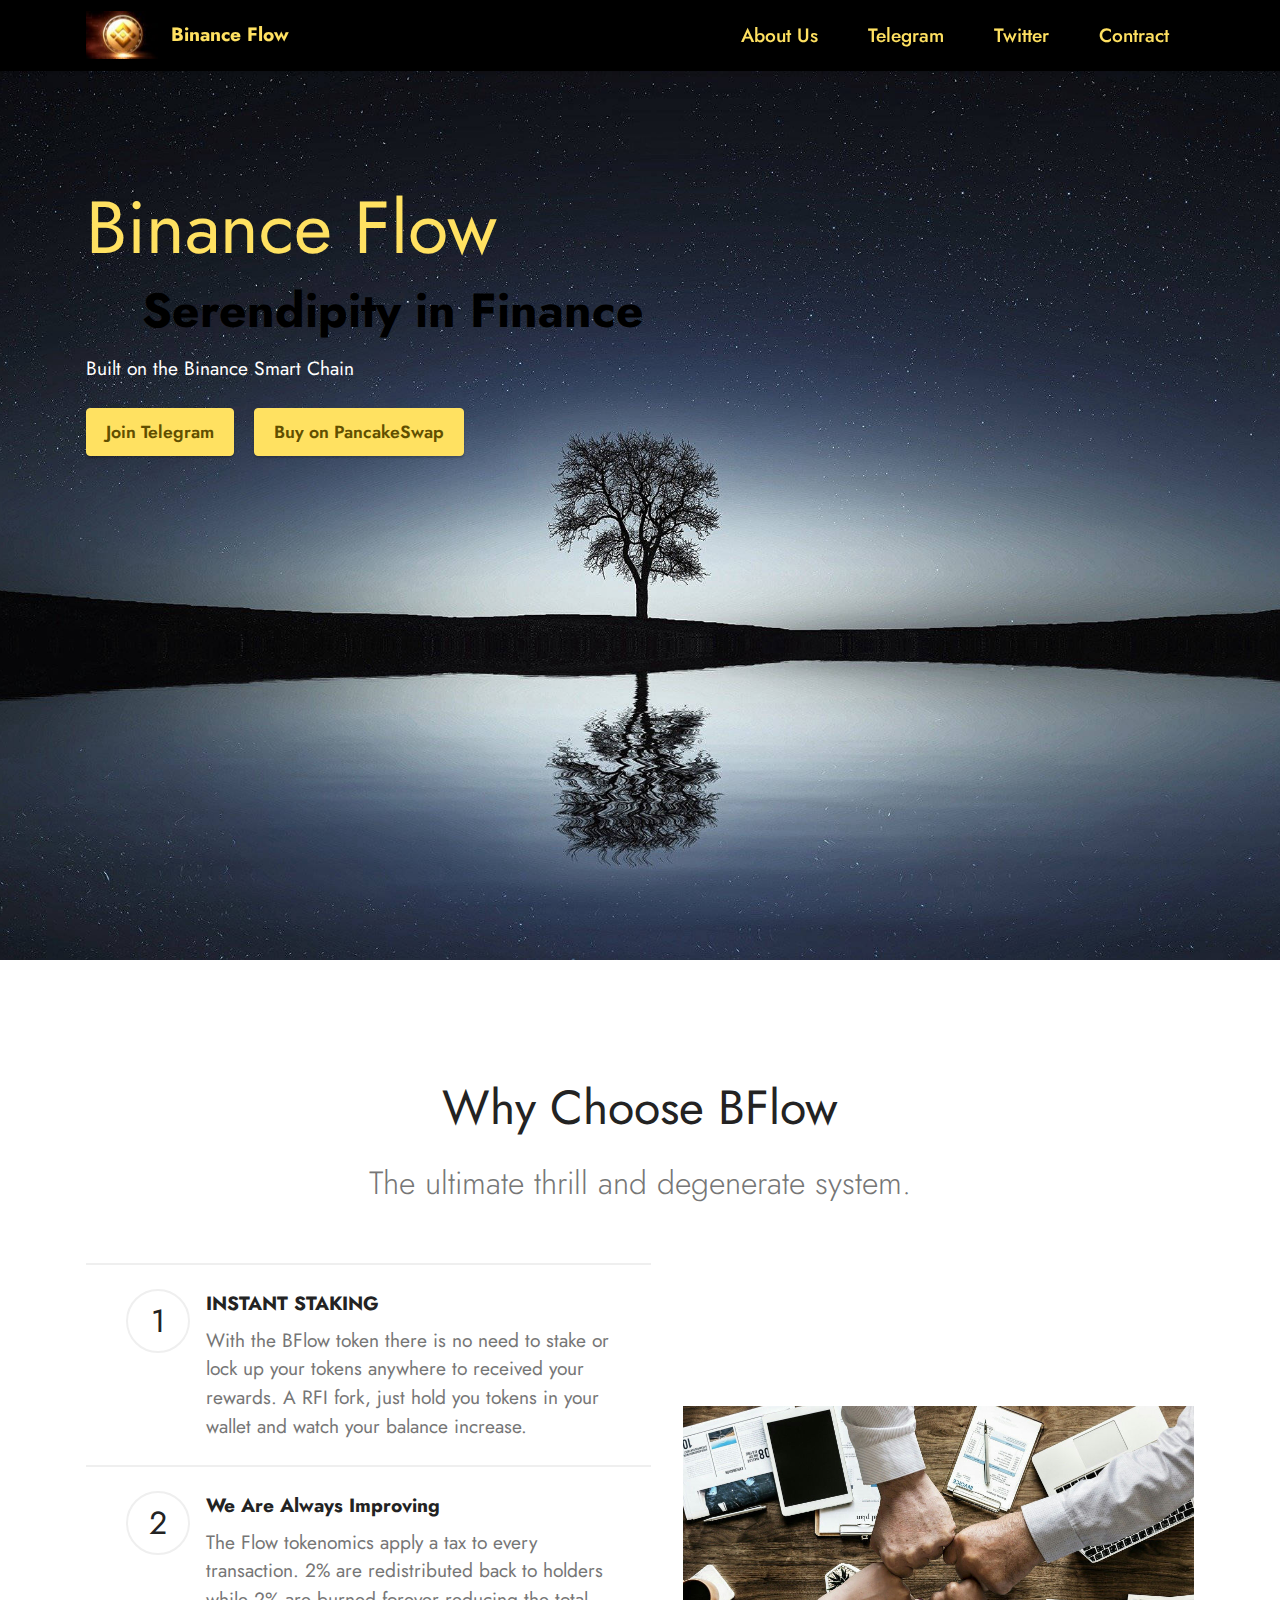
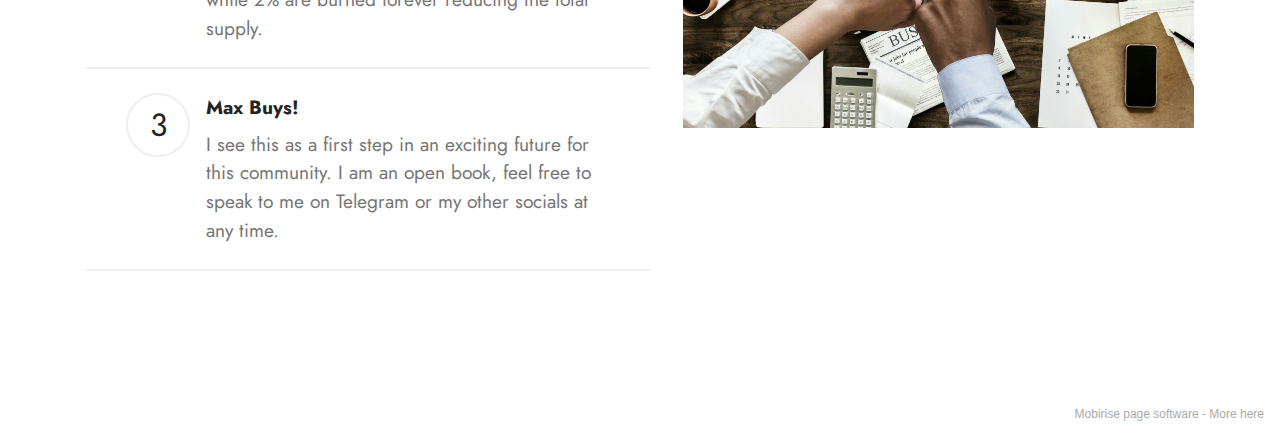
==== commit 59d93cfb: "Update 3" ====
--- a/index.html
+++ b/index.html
@@ -48,11 +48,12 @@
                 </div>
             </button>
             <div class="collapse navbar-collapse" id="navbarSupportedContent">
-                <ul class="navbar-nav nav-dropdown nav-right" data-app-modern-menu="true"><li class="nav-item"><a class="nav-link link text-warning text-primary display-4" href="page1.html">
-                            About us</a></li>
-                    <li class="nav-item"><a class="nav-link link text-warning display-4" href="https://mobiri.se">
+                <ul class="navbar-nav nav-dropdown nav-right" data-app-modern-menu="true"><li class="nav-item"><a class="nav-link link text-warning text-primary display-7" href="page1.html">
+                            About Us</a></li><li class="nav-item"><a class="nav-link link text-warning text-primary display-7" href="https://t.me/BFlowMoney">
+                            Telegram</a></li>
+                    <li class="nav-item"><a class="nav-link link text-warning text-primary display-7" href="https://twitter.com/BinanceFlow" target="_blank">
                             Twitter</a></li>
-                    <li class="nav-item"><a class="nav-link link text-warning display-4" href="https://mobiri.se">BscScan</a>
+                    <li class="nav-item"><a class="nav-link link text-warning text-primary display-7" href="https://bscscan.com/address/0xa74d9afed369fd5e58801bb3592cea1a8dcc7c1b" target="_blank">Contract</a>
                     </li></ul>
                 
                 
@@ -74,7 +75,7 @@
                 <p class="mbr-fonts-style mbr-text mbr-white mb-3 display-7">
                     Built on the Binance Smart Chain</p>
 
-                <div class="mbr-section-btn"><a class="btn btn-warning display-4" href="https://mobiri.se">Join Telegram</a> <a class="btn btn-warning display-4" href="https://exchange.pancakeswap.finance" target="_blank">Buy on PancakeSwap</a></div>
+                <div class="mbr-section-btn"><a class="btn btn-warning display-4" href="https://t.me/BFlowMoney" target="_blank">Join Telegram</a> <a class="btn btn-warning display-4" href="https://exchange.pancakeswap.finance/#/swap?inputCurrency=0xa74d9afed369fd5e58801bb3592cea1a8dcc7c1b" target="_blank">Buy on PancakeSwap</a></div>
             </div>
         </div>
     </div>
@@ -89,7 +90,7 @@
     <div class="container pt-4 mt-2">
         <h2 class="mbr-section-title pb-3 align-center mbr-fonts-style display-2">Why Choose BFlow</h2>
         <h3 class="mbr-section-subtitle pb-5 align-center mbr-fonts-style display-5">
-            Responsive block with counters and media. 
+            The ultimate thrill and degenerate system. 
         </h3>
         <div class="media-container-row">
             <div class="media-block m-auto" style="width: 49%;">
@@ -123,7 +124,7 @@
                             <div class="card-text">
                                 <h4 class="mbr-content-title mbr-bold mbr-fonts-style display-7">We Are Always Improving</h4>
                                 <p class="mbr-content-text mbr-fonts-style display-7">
-                                    The Flow tokenomics apply a tax to every transaction. 6.2% are redistributed back to holders while 3.8% are burned forever reducing the total supply.</p>
+                                    The Flow tokenomics apply a tax to every transaction. 2% are redistributed back to holders while 2% are burned forever reducing the total supply.</p>
                             </div>
                         </div>
                     </div>
@@ -135,7 +136,7 @@
                                 </h3>
                             </div>
                             <div class="card-text">
-                                <h4 class="mbr-content-title mbr-bold mbr-fonts-style display-7">We Are Passionate</h4>
+                                <h4 class="mbr-content-title mbr-bold mbr-fonts-style display-7">Max Buys!</h4>
                                 <p class="mbr-content-text mbr-fonts-style display-7">
                                         I see this as a first step in an exciting future for this community. I am an open book, feel free to speak to me on Telegram or my other socials at any time.</p>
                             </div>
@@ -146,7 +147,24 @@
             </div>
         </div>
     </div>
-</section><section style="background-color: #fff; font-family: -apple-system, BlinkMacSystemFont, 'Segoe UI', 'Roboto', 'Helvetica Neue', Arial, sans-serif; color:#aaa; font-size:12px; padding: 0; align-items: center; display: flex;"><a href="https://mobirise.site/a" style="flex: 1 1; height: 3rem; padding-left: 1rem;"></a><p style="flex: 0 0 auto; margin:0; padding-right:1rem;">Start your own site - <a href="https://mobirise.site/v" style="color:#aaa;">See here</a></p></section><script src="assets/web/assets/jquery/jquery.min.js"></script>  <script src="assets/popper/popper.min.js"></script>  <script src="assets/tether/tether.min.js"></script>  <script src="assets/bootstrap/js/bootstrap.min.js"></script>  <script src="assets/smoothscroll/smooth-scroll.js"></script>  <script src="assets/dropdown/js/nav-dropdown.js"></script>  <script src="assets/dropdown/js/navbar-dropdown.js"></script>  <script src="assets/touchswipe/jquery.touch-swipe.min.js"></script>  <script src="assets/viewportchecker/jquery.viewportchecker.js"></script>  <script src="assets/theme/js/script.js"></script>  
+</section>
+
+<section once="footers" class="cid-sp7u81uhmi" id="footer6-e">
+
+    
+
+    
+
+    <div class="container">
+        <div class="media-container-row align-center mbr-white">
+            <div class="col-12">
+                <p class="mbr-text mb-0 mbr-fonts-style display-7">
+                    © Copyright 2021 BFlow - All Rights Reserved
+                </p>
+            </div>
+        </div>
+    </div>
+</section><section style="background-color: #fff; font-family: -apple-system, BlinkMacSystemFont, 'Segoe UI', 'Roboto', 'Helvetica Neue', Arial, sans-serif; color:#aaa; font-size:12px; padding: 0; align-items: center; display: flex;"><a href="https://mobirise.site/c" style="flex: 1 1; height: 3rem; padding-left: 1rem;"></a><p style="flex: 0 0 auto; margin:0; padding-right:1rem;">Mobirise page software - <a href="https://mobirise.site/p" style="color:#aaa;">More here</a></p></section><script src="assets/web/assets/jquery/jquery.min.js"></script>  <script src="assets/popper/popper.min.js"></script>  <script src="assets/tether/tether.min.js"></script>  <script src="assets/bootstrap/js/bootstrap.min.js"></script>  <script src="assets/smoothscroll/smooth-scroll.js"></script>  <script src="assets/dropdown/js/nav-dropdown.js"></script>  <script src="assets/dropdown/js/navbar-dropdown.js"></script>  <script src="assets/touchswipe/jquery.touch-swipe.min.js"></script>  <script src="assets/viewportchecker/jquery.viewportchecker.js"></script>  <script src="assets/theme/js/script.js"></script>  
   
   
 </body>
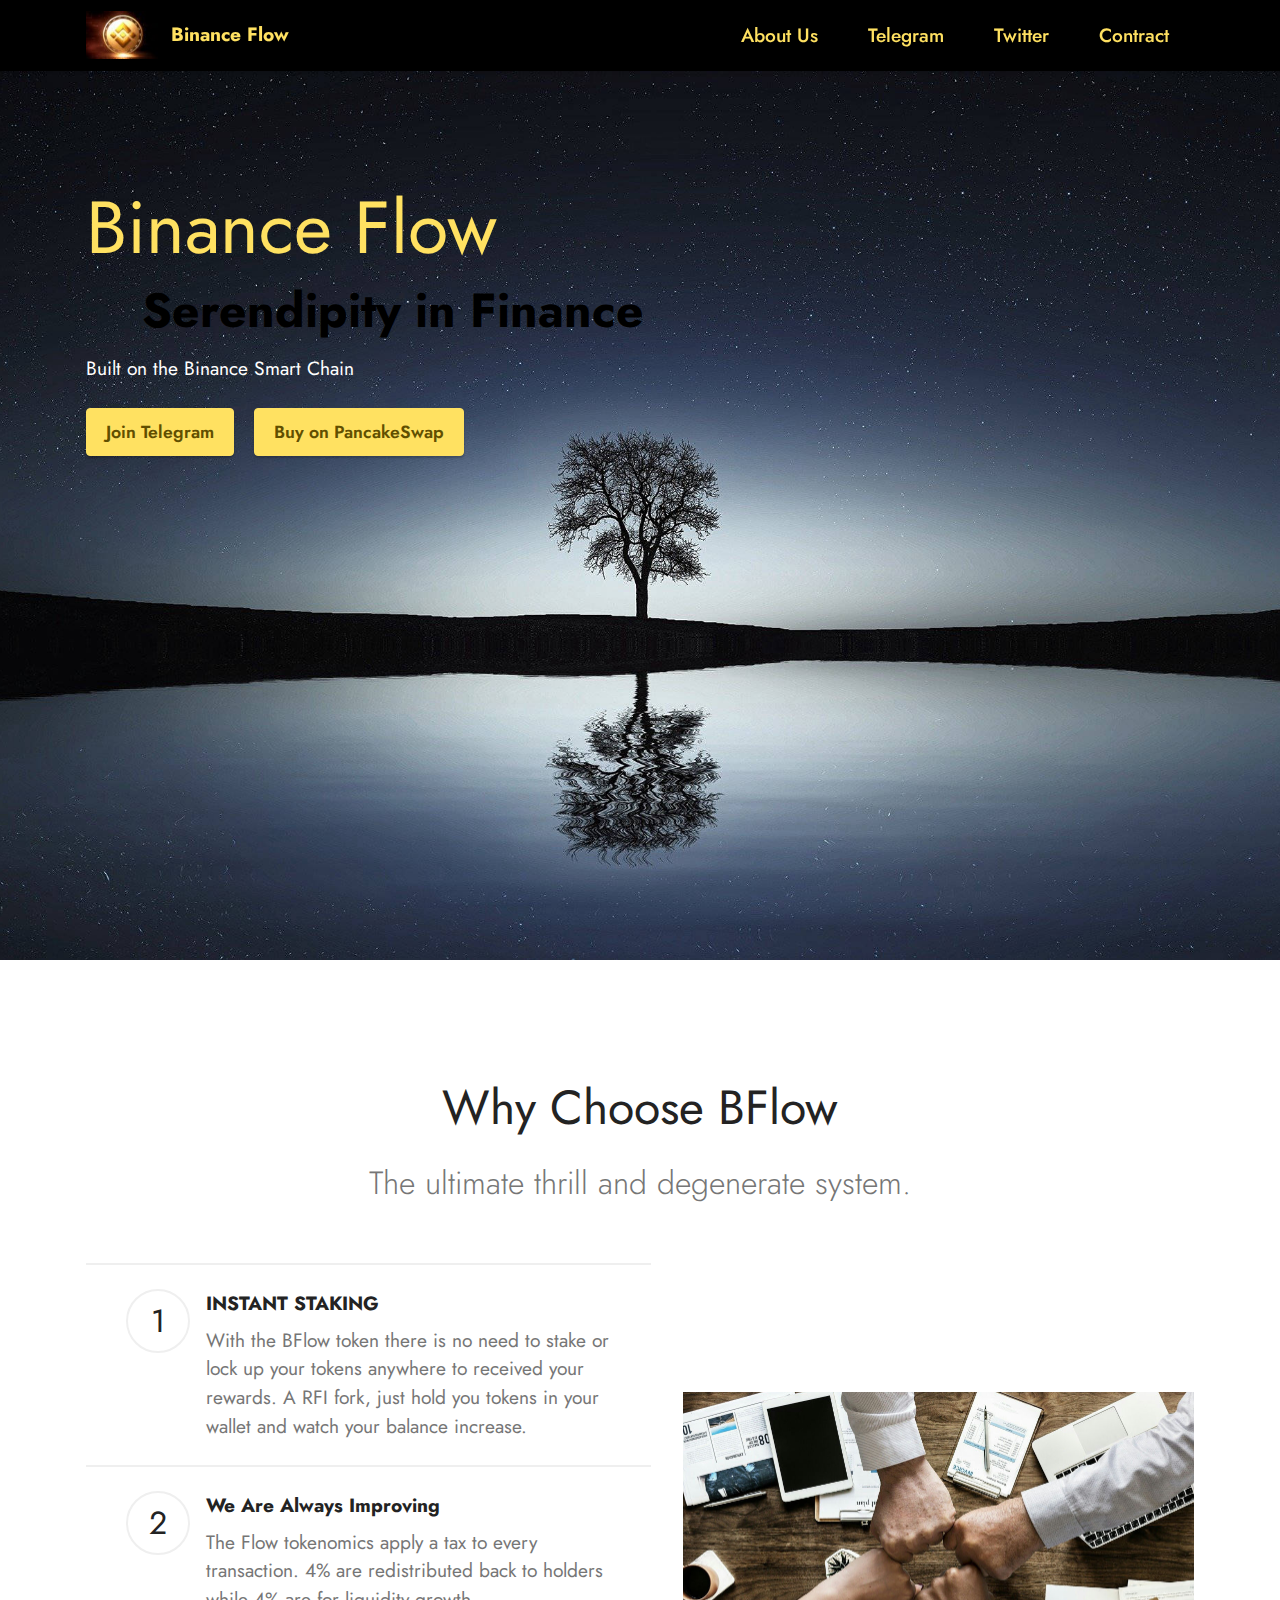
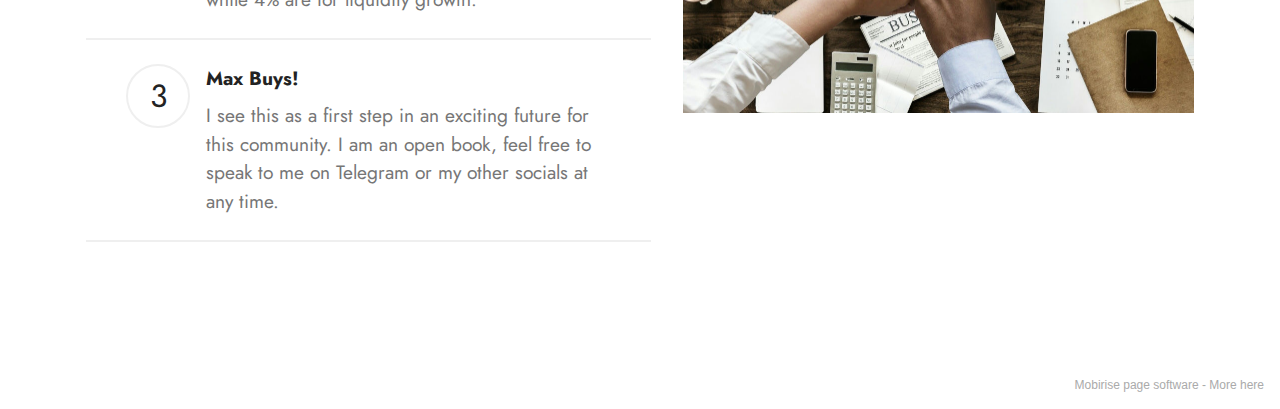
==== commit e5d8284c: "Update index.html" ====
--- a/index.html
+++ b/index.html
@@ -53,7 +53,7 @@
                             Telegram</a></li>
                     <li class="nav-item"><a class="nav-link link text-warning text-primary display-7" href="https://twitter.com/BinanceFlow" target="_blank">
                             Twitter</a></li>
-                    <li class="nav-item"><a class="nav-link link text-warning text-primary display-7" href="https://bscscan.com/address/0xa74d9afed369fd5e58801bb3592cea1a8dcc7c1b" target="_blank">Contract</a>
+                    <li class="nav-item"><a class="nav-link link text-warning text-primary display-7" href="https://bscscan.com/address/0x8d31d963ac15b60d4138a120d668d554bb920be0" target="_blank">Contract</a>
                     </li></ul>
                 
                 
@@ -75,7 +75,7 @@
                 <p class="mbr-fonts-style mbr-text mbr-white mb-3 display-7">
                     Built on the Binance Smart Chain</p>
 
-                <div class="mbr-section-btn"><a class="btn btn-warning display-4" href="https://t.me/BFlowMoney" target="_blank">Join Telegram</a> <a class="btn btn-warning display-4" href="https://exchange.pancakeswap.finance/#/swap?inputCurrency=0xa74d9afed369fd5e58801bb3592cea1a8dcc7c1b" target="_blank">Buy on PancakeSwap</a></div>
+                <div class="mbr-section-btn"><a class="btn btn-warning display-4" href="https://t.me/BFlowMoney" target="_blank">Join Telegram</a> <a class="btn btn-warning display-4" href="https://exchange.pancakeswap.finance/#/swap?outputCurrency=0x8d31d963ac15b60d4138a120d668d554bb920be0" target="_blank">Buy on PancakeSwap</a></div>
             </div>
         </div>
     </div>
@@ -124,7 +124,7 @@
                             <div class="card-text">
                                 <h4 class="mbr-content-title mbr-bold mbr-fonts-style display-7">We Are Always Improving</h4>
                                 <p class="mbr-content-text mbr-fonts-style display-7">
-                                    The Flow tokenomics apply a tax to every transaction. 2% are redistributed back to holders while 2% are burned forever reducing the total supply.</p>
+                                    The Flow tokenomics apply a tax to every transaction. 4% are redistributed back to holders while 4% are for liquidity growth.</p>
                             </div>
                         </div>
                     </div>
@@ -168,4 +168,4 @@
   
   
 </body>
-</html>+</html>
